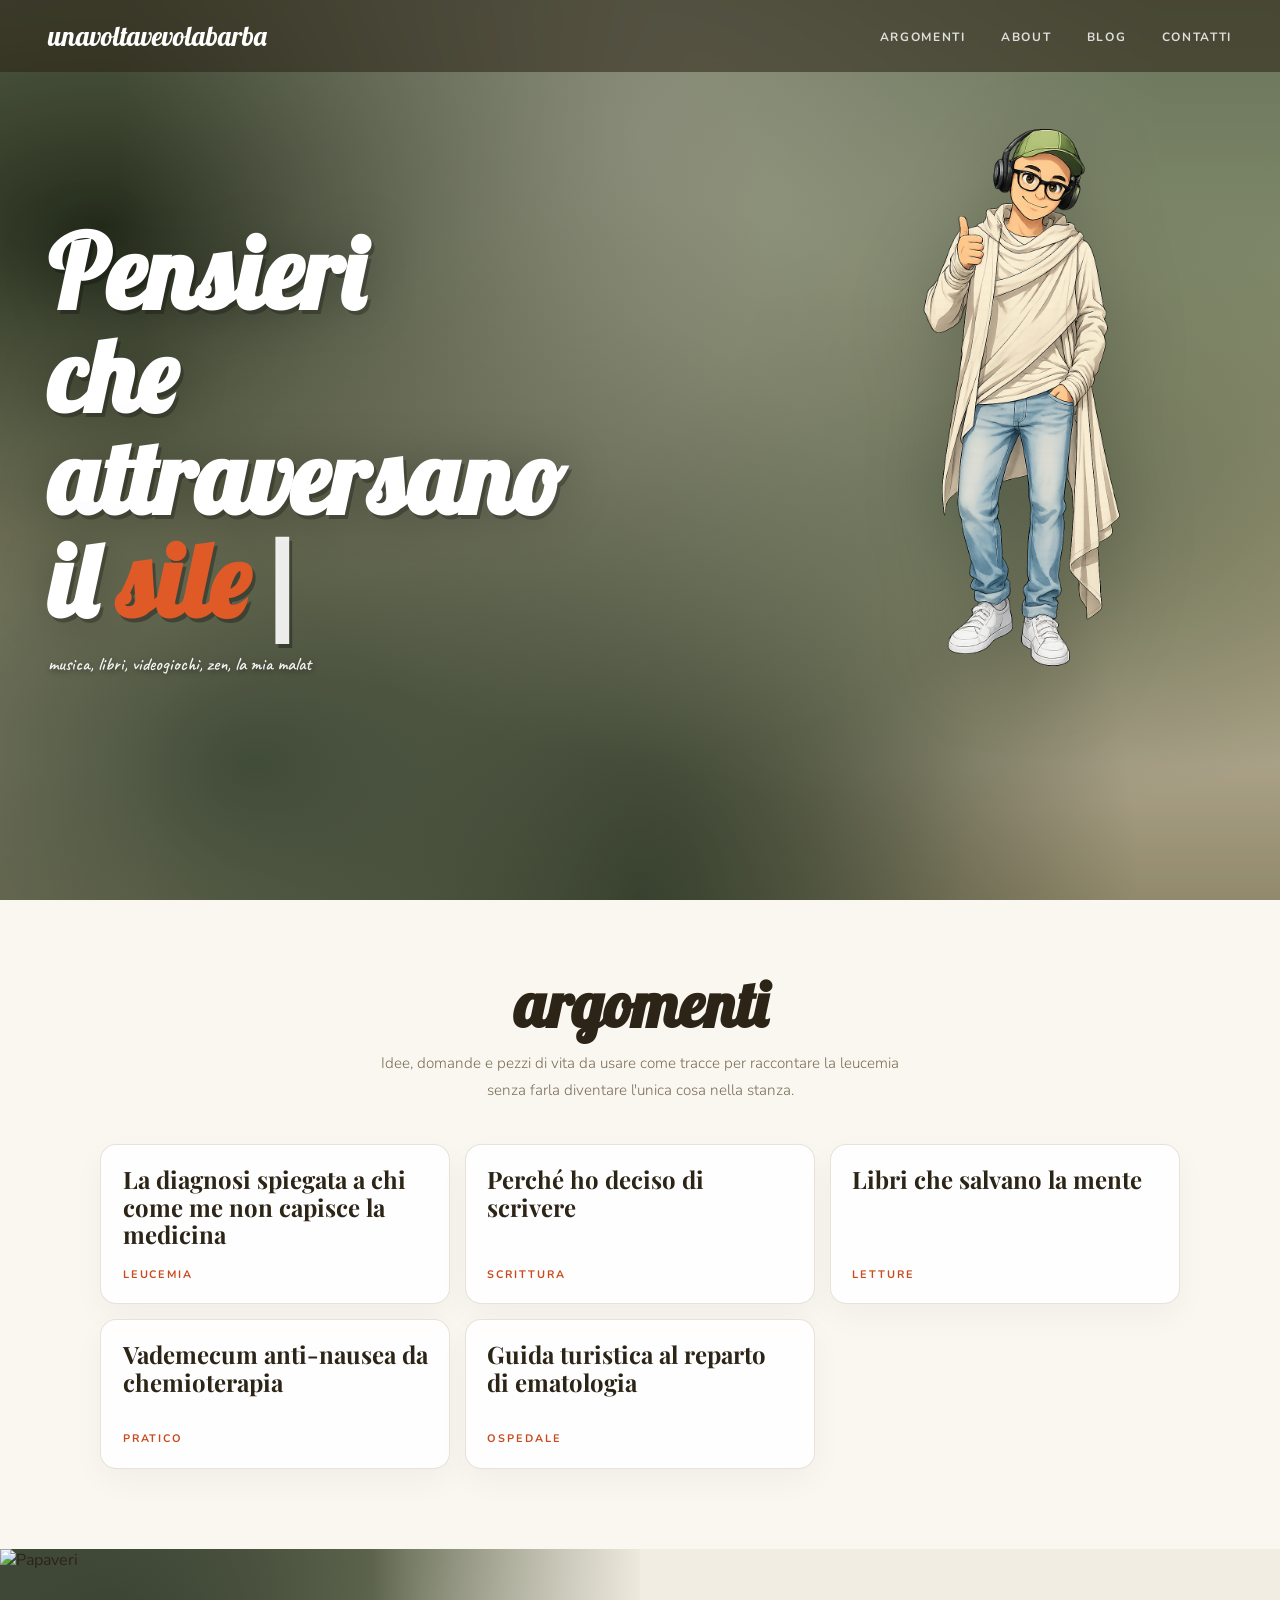
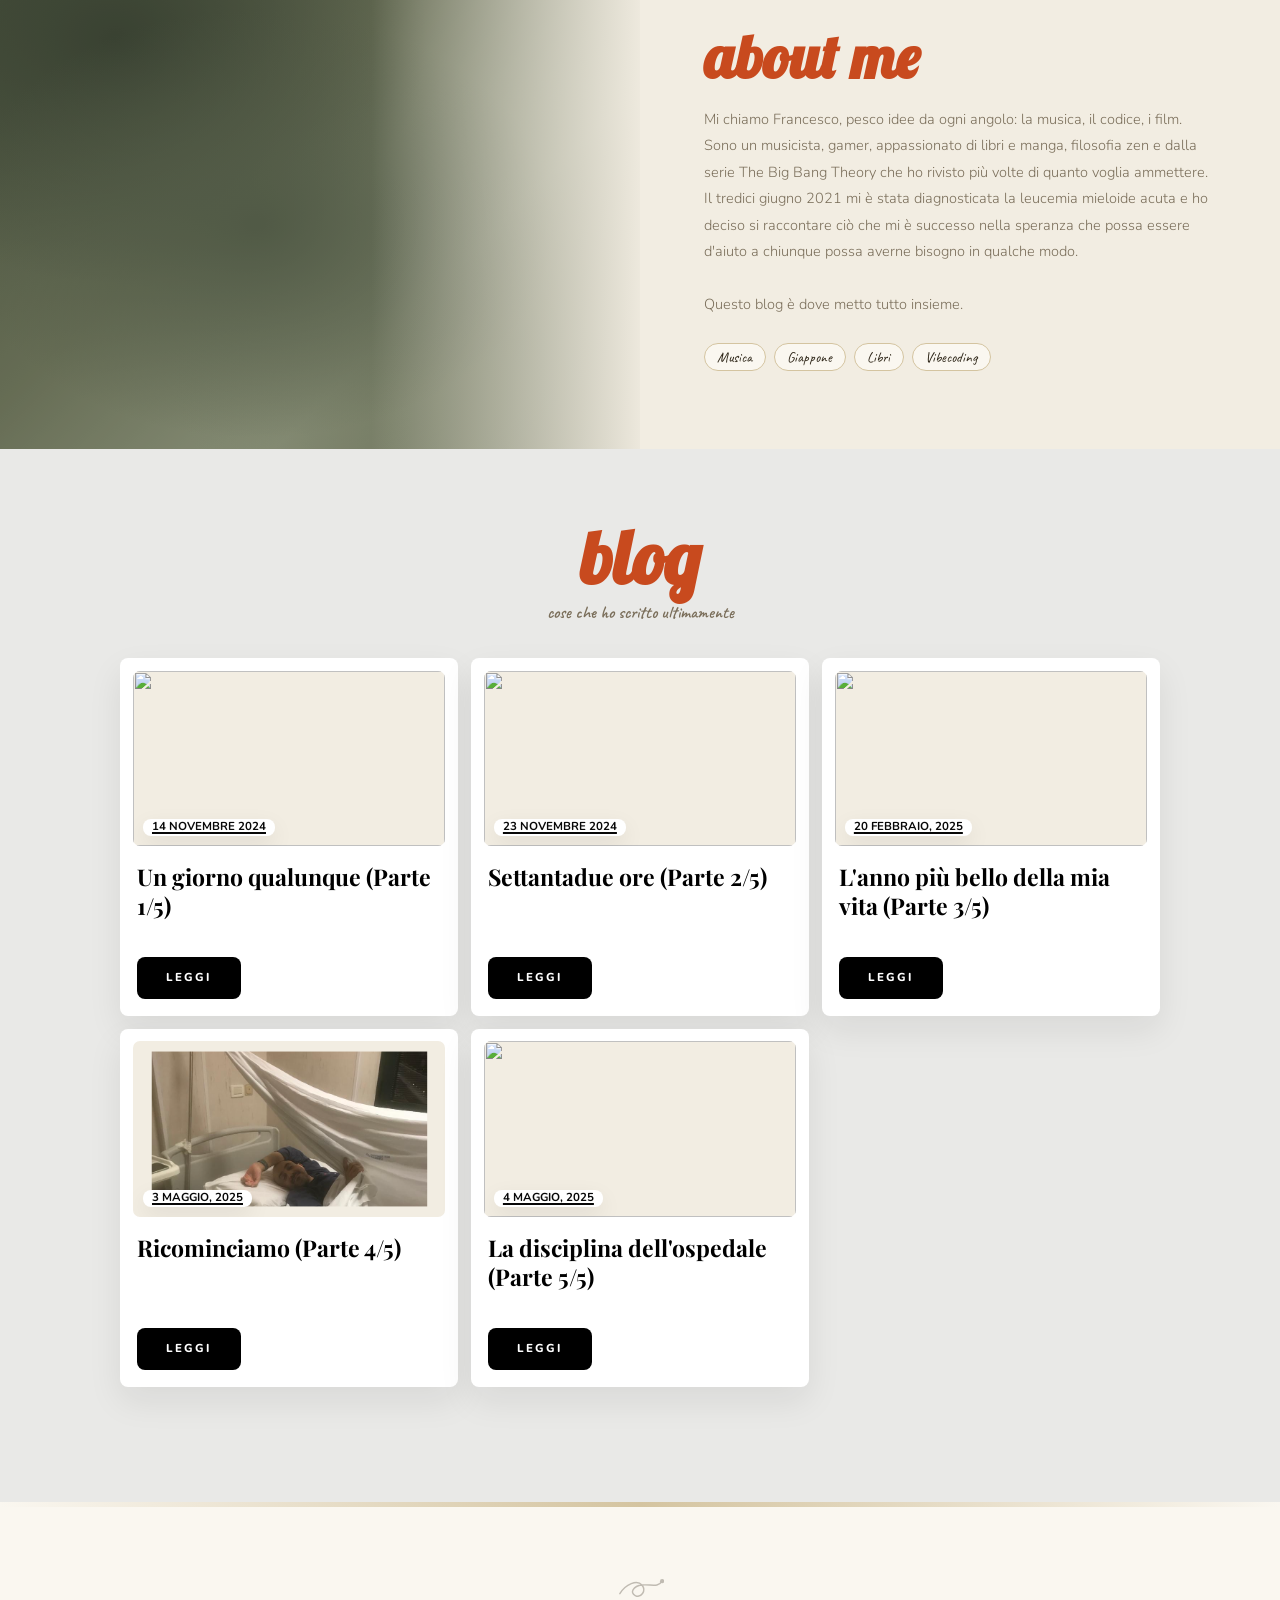
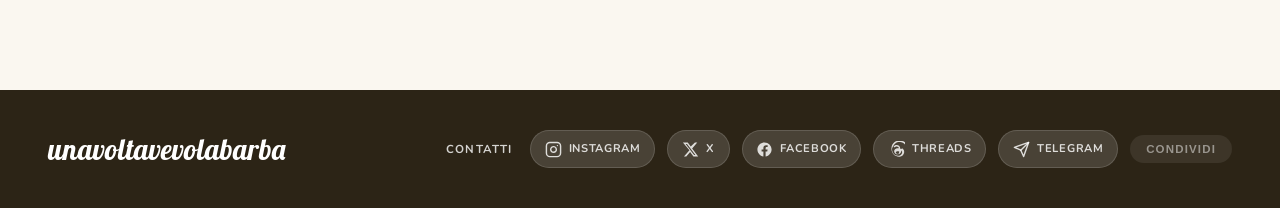
==== index.html @ 37620e72 "Add large file" ====
<!doctype html>
<html lang="it">
  <head>
    <meta charset="UTF-8" />
    <meta name="viewport" content="width=device-width, initial-scale=1.0" />
    <title>unavoltavevolabarba - il blog di Francesco</title>
    <link rel="icon" type="image/png" href="papaveri.png?v=2" />
    <link rel="shortcut icon" href="papaveri.png?v=2" />
    <link rel="preconnect" href="https://fonts.googleapis.com" />
    <link rel="preconnect" href="https://fonts.gstatic.com" crossorigin />
    <link
      href="https://fonts.googleapis.com/css2?family=Lobster&family=Caveat:wght@400;600;700&family=Playfair+Display:wght@600;700&family=Nunito:ital,wght@0,300;0,400;0,600;1,300;1,400&display=swap"
      rel="stylesheet"
    />
    <link rel="stylesheet" href="style.css" />
  </head>
  <body>
    <nav>
      <a href="#" class="nav-logo">unavoltavevolabarba</a>
      <ul class="nav-links">
        <li><a href="#topics">Argomenti</a></li>
        <li><a href="#about">About</a></li>
        <li><a href="#blog">Blog</a></li>
        <li><a href="#contatti">Contatti</a></li>
      </ul>
    </nav>

    <!-- HERO -->
    <section id="hero">
      <div class="hero-bg"></div>

      <div class="hero-image-wrap">
        <img class="hero-image" src="hero.png" alt="Francesco" />
      </div>

      <div class="hero-content">
        <h1 class="hero-title is-thoughts">
          Pensieri che<br />
          attraversano<br />
          il <em><span id="jp-typewriter-word" aria-live="polite">silenzio</span></em>
        </h1>
        <p class="hero-sub" id="hero-sub"></p>
      </div>
    </section>

    <!-- INTRO -->
    <!--
    <section id="intro">
      <p class="intro-text reveal">
        Questo è lo spazio in cui provo a dare una forma a quello che succede
        quando la vita diventa troppo grande per stare in una frase sola:
        <strong>malattia, paura, memoria, ironia</strong> e tutte le piccole
        cose che aiutano a restare qui.
      </p>
    </section>
    -->

    <!-- TOPICS -->
    <section id="topics">
      <div class="topics-heading reveal">
        <h2 class="topics-title">argomenti</h2>
        <p class="topics-subtitle">
          Idee, domande e pezzi di vita da usare come tracce per raccontare la
          leucemia senza farla diventare l'unica cosa nella stanza.
        </p>
      </div>

      <div class="topics-grid">
        <a href="la-diagnosi-spiegata.html" class="topic-card reveal reveal-d1">
          <h3 class="topic-title">La diagnosi spiegata a chi come me non capisce la medicina</h3>
          <div class="topic-note">leucemia</div>
        </a>

        <a href="perche-ho-deciso-di-scrivere.html" class="topic-card reveal reveal-d3">
          <h3 class="topic-title">Perché ho deciso di scrivere</h3>
          <div class="topic-note">scrittura</div>
        </a>

        <a href="libri-che-mi-stanno-salvando-la-mente.html" class="topic-card reveal reveal-d1">
          <h3 class="topic-title">Libri che salvano la mente</h3>
          <div class="topic-note">letture</div>
        </a>

        <a href="vademecum-anti-nausea-da-chemioterapia.html" class="topic-card reveal reveal-d2">
          <h3 class="topic-title">Vademecum anti-nausea da chemioterapia</h3>
          <div class="topic-note">pratico</div>
        </a>

        <a href="guida-turistica-al-reparto-di-ematologia.html" class="topic-card reveal reveal-d3">
          <h3 class="topic-title">Guida turistica al reparto di ematologia</h3>
          <div class="topic-note">ospedale</div>
        </a>
      </div>
    </section>

    <!-- ABOUT -->
    <section id="about">
      <div class="about-photo">
        <div class="about-photo-bg"></div>
        <div class="about-photo-overlay"></div>
        <img src="papaveri.png" alt="Papaveri" class="about-image" />
        <canvas id="papaveri-canvas" class="papaveri-canvas"></canvas>
      </div>
      <div class="about-content">
        <h2 class="about-title reveal">about me</h2>
        <p class="about-bio reveal reveal-d1">
          Mi chiamo Francesco, pesco idee da ogni angolo: la musica,
          il codice, i film.<br />
          Sono un musicista, gamer, appassionato di libri e manga, filosofia zen e dalla serie
          The Big Bang Theory che ho rivisto più volte di
          quanto voglia ammettere.<br />
          Il tredici giugno 2021 mi è stata diagnosticata la leucemia mieloide acuta
          e ho deciso si raccontare ciò che mi è successo nella speranza che possa essere d'aiuto a chiunque possa averne bisogno in qualche modo.<br />
          <br />
          Questo blog è dove metto tutto insieme.
        </p>
        <div class="tags-row reveal reveal-d2">
          <span class="tag">Musica</span>
          <span class="tag">Giappone</span>
          <span class="tag">Libri</span>
          <span class="tag">Vibecoding</span>
        </div>
      </div>
    </section>

    <!-- BLOG -->
    <section id="blog">
      <div class="blog-heading reveal">
        <h2 class="blog-section-title">blog</h2>
        <p class="blog-section-subtitle">cose che ho scritto ultimamente</p>
      </div>

      <div class="posts-container">
        <a href="un-giorno-qualunque.html" class="post-item reveal">
          <div class="post-media">
            <img src="lancia.png" alt="" class="post-image-lancia" />
            <div class="post-date">14 novembre 2024</div>
          </div>
          <div class="post-body">
            <h3 class="post-title">
              Un giorno qualunque (Parte 1/5)
            </h3>
            <span class="post-cta">Leggi</span>
          </div>
        </a>

        <a href="settantadue-ore.html" class="post-item reveal reveal-d1">
          <div class="post-media">
            <img src="chemio.png" alt="" />
            <div class="post-date">23 novembre 2024</div>
          </div>
          <div class="post-body">
            <h3 class="post-title">
              Settantadue ore (Parte 2/5)
            </h3>
            <span class="post-cta">Leggi</span>
          </div>
        </a>

        <a href="l-anno-piu-bello-della-mia-vita.html" class="post-item reveal reveal-d2">
          <div class="post-media">
            <img src="offagna.png" alt="" />
            <div class="post-date">20 febbraio, 2025</div>
          </div>
          <div class="post-body">
            <h3 class="post-title">
              L'anno più bello della mia vita (Parte 3/5)
            </h3>
            <span class="post-cta">Leggi</span>
          </div>
        </a>

        <a href="ricominciamo.html" class="post-item reveal reveal-d1">
          <div class="post-media">
            <img src="stanza.png" alt="" class="post-image-torrette" />
            <div class="post-date">3 maggio, 2025</div>
          </div>
          <div class="post-body">
            <h3 class="post-title">
              Ricominciamo (Parte 4/5)
            </h3>
            <span class="post-cta">Leggi</span>
          </div>
        </a>

        <a href="la-disciplina-dell-ospedale.html" class="post-item reveal">
          <div class="post-media">
            <img src="torrette.png" alt="" class="post-image-ossigeno" />
            <div class="post-date">4 maggio, 2025</div>
          </div>
          <div class="post-body">
            <h3 class="post-title">
              La disciplina dell'ospedale (Parte 5/5)
            </h3>
            <span class="post-cta">Leggi</span>
          </div>
        </a>

      </div>
      <div class="show-more-wrap">
        <button id="show-more-btn" class="show-more-btn" type="button">Mostra altro</button>
      </div>
    </section>

    <!-- QUOTE -->
    <section id="quote">
      <svg class="quote-bird" viewBox="0 0 50 38" fill="none">
        <path
          d="M4 28 C10 18,22 13,27 19 C32 25,26 33,20 30 C14 27,18 20,27 19 C36 18,44 22,48 15"
          stroke="#2c2416"
          stroke-width="1.5"
          stroke-linecap="round"
          fill="none"
        />
        <circle cx="48" cy="15" r="2.2" fill="#2c2416" />
      </svg>
    </section>

    <!-- FOOTER -->
    <footer id="contatti">
      <a href="#" class="footer-logo">unavoltavevolabarba</a>
      <div class="social-links">
        <span class="social-title">Contatti</span>
        <a href="https://www.instagram.com/frank_pw" class="social-btn" aria-label="Instagram">
          <svg viewBox="0 0 24 24" fill="none" stroke="currentColor" stroke-width="2" stroke-linecap="round" stroke-linejoin="round">
            <rect x="2" y="2" width="20" height="20" rx="5" ry="5"/>
            <path d="M16 11.37A4 4 0 1 1 12.63 8 4 4 0 0 1 16 11.37z"/>
            <line x1="17.5" y1="6.5" x2="17.51" y2="6.5"/>
          </svg>
          <span>Instagram</span>
        </a>
        <a href="https://x.com/frank_pw" class="social-btn" aria-label="X">
          <svg viewBox="0 0 24 24" fill="currentColor">
            <path d="M18.244 2.25h3.308l-7.227 8.26 8.502 11.24H16.17l-4.714-6.231-5.401 6.231H2.748l7.73-8.835L1.254 2.25H8.08l4.253 5.622zm-1.161 17.52h1.833L7.084 4.126H5.117z"/>
          </svg>
          <span>X</span>
        </a>
        <a href="https://www.facebook.com/frank_pw" class="social-btn" aria-label="Facebook">
          <svg viewBox="0 0 24 24" fill="currentColor">
            <path d="M22 12c0-5.52-4.48-10-10-10S2 6.48 2 12c0 4.99 3.65 9.12 8.44 9.88v-6.99H7.9v-2.89h2.54V9.79c0-2.5 1.49-3.89 3.77-3.89 1.09 0 2.24.2 2.24.2v2.46h-1.26c-1.24 0-1.63.77-1.63 1.56v1.87h2.78l-.44 2.89h-2.34v6.99C18.35 21.12 22 16.99 22 12z"/>
          </svg>
          <span>Facebook</span>
        </a>
        <a href="https://www.threads.net/@frank_pw" class="social-btn" aria-label="Threads">
          <svg viewBox="0 0 192 192" fill="currentColor">
            <path d="M141.537 88.988c-.71-.344-1.426-.668-2.145-.972C137.68 60.538 122.617 44.905 97.562 44.745h-.34c-14.964 0-27.455 6.397-35.12 18.037l13.779 9.452c5.73-8.694 14.785-10.548 21.341-10.548h.34c8.238.05 14.449 2.444 18.456 7.115 2.952 3.41 4.932 8.167 5.93 14.2a77.07 77.07 0 0 0-14.546-.686C84.857 83.633 68.8 97.247 69.779 118.027c.499 10.427 5.537 19.453 14.056 25.286 7.241 5.081 16.733 7.513 26.623 7.008 13.061-.674 23.496-5.702 31.054-15.472 5.6-7.162 9.201-16.236 10.9-27.447 2.626 2.416 4.593 5.322 5.714 8.806 1.805 5.604 1.901 11.824.285 18.475-2.031 8.445-6.248 15.724-12.31 21.253-6.541 5.958-14.858 9.652-24.705 10.938a60.23 60.23 0 0 1-7.628.47c-18.638 0-35.733-6.856-47.437-19.36-13.854-15.003-21.722-37.061-20.851-61.293C55.378 62.454 65.322 41.44 82.28 28.323c14.72-11.498 33.438-17.19 53.906-16.09 10.517.582 21.435 3.38 31.437 8.304 10.002 4.923 18.824 11.9 25.833 20.648L206 28.606C197.564 18.292 186.766 9.981 174.501 4.22 162.236-1.54 149.2-4.819 136.5-5.534c-24.503-1.382-47.261 5.496-65.148 19.549C51.646 29.315 40.042 53.493 39.03 81.564c-1.021 28.253 8.19 53.725 25.987 71.458 14.866 15.789 35.948 24.123 58.897 24.123 2.946 0 5.911-.173 8.868-.522 12.669-1.565 23.671-6.212 32.266-13.575 8.081-6.949 13.624-16.19 16.014-27.008 2.239-10.214 2.085-20.705-.461-29.023-2.102-6.812-5.9-12.698-11.227-17.359l-.837-.669v-2.998Zm-27.782 58.467c-6.657.348-13.506-1.496-18.958-5.217-4.233-2.846-6.492-6.626-6.684-11.19-.371-8.66 5.951-16.008 16.862-16.559 1.152-.059 2.298-.087 3.438-.087 6.634 0 12.905 1.355 18.542 4.002-.917 16.174-5.956 28.653-13.2 29.051Z"/>
          </svg>
          <span>Threads</span>
        </a>
        <a href="https://t.me/frank_pw1" class="social-btn" aria-label="Telegram">
          <svg viewBox="0 0 24 24" fill="none" stroke="currentColor" stroke-width="2" stroke-linecap="round" stroke-linejoin="round">
            <line x1="22" y1="2" x2="11" y2="13"/>
            <polygon points="22 2 15 22 11 13 2 9 22 2"/>
          </svg>
          <span>Telegram</span>
        </a>
        <button class="share-btn">Condividi</button>
      </div>
    </footer>

    <script src="script.js"></script>
  </body>
</html>
---- style.css ----
* {
  box-sizing: border-box;
  margin: 0;
  padding: 0;
}
html {
  scroll-behavior: smooth;
}
:root {
  --rust: #c84a1e;
  --rust2: #e05a28;
  --sage: #7a8c6e;
  --sand: #d4c4a0;
  --cream: #f2ede2;
  --warm: #faf7f0;
  --dark: #2c2416;
  --muted: #7a6e5a;
  --hand: "Lobster", cursive;
  --sketch: "Caveat", cursive;
  --body: "Nunito", sans-serif;
}
body {
  font-family: var(--body);
  background: var(--warm);
  color: var(--dark);
  overflow-x: hidden;
}

/* NAV */
nav {
  position: absolute;
  top: 0;
  left: 0;
  right: 0;
  z-index: 100;
  display: flex;
  align-items: center;
  justify-content: space-between;
  padding: 1.2rem 3rem;
  background: rgba(44, 36, 22, 0.55);
  backdrop-filter: blur(4px);
}
.nav-logo {
  font-family: var(--hand);
  font-size: 1.7rem;
  color: #fff;
  text-decoration: none;
}
.nav-links {
  display: flex;
  gap: 2.2rem;
  list-style: none;
}
.nav-links a {
  font-size: 0.75rem;
  font-weight: 700;
  letter-spacing: 0.14em;
  text-transform: uppercase;
  color: rgba(255, 255, 255, 0.82);
  text-decoration: none;
  transition: color 0.2s;
}
.nav-links a:hover {
  color: #fff;
}

/* HERO */
#hero {
  position: relative;
  height: 100vh;
  min-height: 580px;
  display: flex;
  align-items: center;
  overflow: hidden;
}
.hero-bg {
  position: absolute;
  inset: 0;
  background:
    radial-gradient(ellipse at 20% 85%, #4a5e3a 0%, transparent 50%),
    radial-gradient(ellipse at 75% 55%, #7a8c5a 0%, transparent 45%),
    radial-gradient(ellipse at 50% 100%, #3a4a28 0%, transparent 55%),
    radial-gradient(ellipse at 8% 25%, #2a3818 0%, transparent 40%),
    linear-gradient(
      to bottom,
      #7a9060 0%,
      #9aaa70 30%,
      #c8b87a 60%,
      #d4c494 85%,
      #b8a870 100%
    );
  filter: saturate(0.65) brightness(0.82);
}
.hero-bg::after {
  content: "";
  position: absolute;
  inset: 0;
  background: radial-gradient(
    ellipse at 50% 15%,
    rgba(220, 210, 190, 0.45) 0%,
    transparent 58%
  );
}
.hero-image-wrap {
  position: absolute;
  right: 4%;
  top: 12%;
  width: 36%;
  max-width: 400px;
  z-index: 3;
  pointer-events: none;
  opacity: 0;
  transform-origin: 50% 50%;
  animation: heroSpinEnter 1.35s cubic-bezier(0.2, 0.9, 0.2, 1) 0.2s forwards;
}
.hero-image {
  width: 100%;
  display: block;
  transform: translateZ(0);
  filter: drop-shadow(0 20px 40px rgba(0, 0, 0, 0.2));
  background: transparent;
  clip-path: ellipse(50% 60% at 50% 52%);
  transition: transform 0.25s ease;
}
@keyframes heroSpinEnter {
  0% {
    opacity: 0;
    transform: rotate(-180deg) scale(0.55);
    filter: blur(7px);
  }
  62% {
    opacity: 1;
    transform: rotate(18deg) scale(1.04);
    filter: blur(0);
  }
  100% {
    opacity: 1;
    transform: rotate(0deg) scale(1);
    filter: blur(0);
  }
}

.hero-content {
  position: relative;
  z-index: 5;
  padding: 0 3rem;
  max-width: 560px;
}
.hero-title {
  font-family: var(--hand);
  font-size: clamp(4rem, 11vw, 8.5rem);
  color: #fff;
  line-height: 0.9;
  text-shadow:
    3px 4px 0 rgba(0, 0, 0, 0.25),
    0 0 50px rgba(0, 0, 0, 0.25);
  margin-bottom: 1.2rem;
}
.hero-title > span {
  display: block;
  color: var(--rust2);
  text-shadow: 3px 4px 0 rgba(0, 0, 0, 0.3);
}
.hero-title.is-thoughts {
  font-size: clamp(3.15rem, 8vw, 6.8rem);
  line-height: 1;
  max-width: 720px;
}
.hero-title.is-thoughts em {
  color: var(--rust2);
  font-style: normal;
  white-space: nowrap;
  text-shadow: 3px 4px 0 rgba(0, 0, 0, 0.3);
}
.hero-title.is-thoughts em::after {
  content: "|";
  display: inline-block;
  margin-left: 0.05em;
  color: rgba(255, 255, 255, 0.9);
  animation: blink 1s infinite;
}
.hero-sub {
  font-family: var(--sketch);
  font-size: 1.15rem;
  color: rgba(255, 255, 255, 0.92);
  line-height: 1.55;
  font-weight: 600;
  text-shadow: 1px 2px 6px rgba(0, 0, 0, 0.45);
  max-width: 370px;
}

/* INTRO */
#intro {
  background: var(--cream);
  padding: 4rem 3rem;
  text-align: center;
  position: relative;
}
#intro::before,
#intro::after {
  content: "";
  position: absolute;
  left: 0;
  right: 0;
  height: 5px;
  background: linear-gradient(
    to right,
    transparent,
    var(--sand),
    transparent
  );
}
#intro::before {
  top: 0;
}
#intro::after {
  bottom: 0;
}
.intro-text {
  font-size: clamp(1rem, 2.4vw, 1.25rem);
  font-weight: 300;
  color: var(--dark);
  line-height: 1.75;
  max-width: 660px;
  margin: 0 auto;
}
.intro-text strong {
  font-weight: 600;
}
.intro-text em {
  font-style: italic;
  color: var(--rust);
}

/* TOPICS */
#topics {
  background: var(--warm);
  padding: 4.5rem 3rem 5rem;
}
.topics-heading {
  max-width: 760px;
  margin: 0 auto 2.5rem;
  text-align: center;
}
.topics-kicker {
  font-size: 0.72rem;
  font-weight: 700;
  letter-spacing: 0.18em;
  text-transform: uppercase;
  color: var(--rust);
  margin-bottom: 0.5rem;
}
.topics-title {
  font-family: var(--hand);
  font-size: clamp(2.35rem, 5vw, 4rem);
  color: var(--dark);
  line-height: 1;
  margin-bottom: 0.9rem;
}
.topics-subtitle {
  font-size: 0.95rem;
  line-height: 1.75;
  color: var(--muted);
  font-weight: 300;
  max-width: 560px;
  margin: 0 auto;
}
.topics-grid {
  display: grid;
  grid-template-columns: repeat(3, minmax(0, 1fr));
  gap: 0.9rem;
  max-width: 1080px;
  margin: 0 auto;
}
.topic-card {
  min-height: 150px;
  padding: 1.35rem;
  border: 1px solid rgba(120, 96, 70, 0.18);
  border-radius: 16px;
  background: rgba(255, 255, 255, 0.88);
  box-shadow: 0 12px 32px rgba(0, 0, 0, 0.04);
  color: inherit;
  display: flex;
  flex-direction: column;
  justify-content: space-between;
  gap: 1.1rem;
  text-decoration: none;
  transition: transform 0.25s ease, box-shadow 0.25s ease, border-color 0.25s ease;
}
.topic-card:hover {
  transform: translateY(-3px);
  border-color: rgba(200, 74, 30, 0.3);
  box-shadow: 0 24px 48px rgba(0, 0, 0, 0.08);
}
.topic-title {
  font-family: "Playfair Display", serif;
  font-size: clamp(1.33rem, 2.0vw, 1.5rem);
  font-weight: 700;
  color: var(--dark);
  line-height: 1.15;
}
.topic-note {
  font-size: 0.68rem;
  font-weight: 700;
  letter-spacing: 0.18em;
  text-transform: uppercase;
  color: var(--rust);
}

/* BLOG */
#blog {
  position: relative;
  padding: 4.5rem 1.25rem 5rem;
  background: #e9e9e7;
}
.blog-heading {
  max-width: 760px;
  margin: 0 auto 2.2rem;
  text-align: center;
}
.blog-section-title {
  font-family: var(--hand);
  font-size: clamp(2.7rem, 6vw, 4.6rem);
  color: var(--rust);
  line-height: 1;
  margin-bottom: 0.4rem;
}
.blog-section-subtitle {
  font-family: var(--sketch);
  font-size: 1.1rem;
  font-weight: 600;
  color: var(--muted);
}

/* Posts */
.posts-container {
  max-width: 1040px;
  margin: 0 auto;
  padding: 0;
  display: grid;
  grid-template-columns: repeat(3, minmax(0, 1fr));
  gap: 0.8rem;
}
.post-item {
  display: flex;
  flex-direction: column;
  gap: 1.05rem;
  min-height: 340px;
  padding: 0.8rem;
  border-radius: 8px;
  background: #fff;
  box-shadow: 0 14px 34px rgba(28, 25, 20, 0.08);
  cursor: pointer;
  position: relative;
  text-decoration: none;
  color: inherit;
  transition: transform 0.25s ease, box-shadow 0.25s ease;
}
.post-item:hover {
  transform: translateY(-4px);
  box-shadow: 0 22px 46px rgba(28, 25, 20, 0.13);
}
.post-media {
  position: relative;
  overflow: hidden;
  width: 100%;
  aspect-ratio: 16 / 9;
  border-radius: 7px;
  background: var(--cream);
}
.post-media img {
  display: block;
  width: 100%;
  height: 100%;
  object-fit: cover;
  transition: transform 0.45s ease;
}
.post-media img.post-image-lancia {
  object-position: center 38%;
}
.post-media img.post-image-torrette {
  object-position: center 18%;
  transform: scale(0.88);
  transform-origin: center;
}
.post-item:hover .post-media img {
  transform: scale(1.035);
}
.post-item:hover .post-media img.post-image-torrette {
  transform: scale(0.93);
}
.post-media img.post-image-ossigeno {
  object-position: center 16%;
}
.post-date {
  position: absolute;
  left: 0.65rem;
  bottom: 0.65rem;
  max-width: calc(100% - 2rem);
  padding: 0.14rem 0.55rem 0.2rem;
  border-radius: 8px;
  background: #fff;
  color: #080808;
  font-family: var(--body);
  font-size: 0.72rem;
  font-weight: 700;
  line-height: 1;
  text-transform: uppercase;
  text-decoration: underline;
  text-decoration-thickness: 1.5px;
  text-underline-offset: 2px;
  box-shadow: 0 8px 22px rgba(0, 0, 0, 0.08);
}
.post-body {
  display: flex;
  min-height: 140px;
  flex-direction: column;
  align-items: flex-start;
  justify-content: space-between;
  gap: 1rem;
  padding: 0 0.25rem 0.25rem;
}
.post-title {
  font-family: "Playfair Display", serif;
  font-size: clamp(1.28rem, 1.8vw, 1.55rem);
  font-weight: 700;
  color: #000;
  line-height: 1.24;
  letter-spacing: 0;
}
.post-cta {
  display: inline-flex;
  align-items: center;
  justify-content: center;
  min-width: 104px;
  min-height: 42px;
  padding: 0.65rem 0.95rem;
  border-radius: 8px;
  background: #000;
  color: #fff;
  font-size: 0.72rem;
  font-weight: 800;
  letter-spacing: 0.18em;
  line-height: 1;
  text-transform: uppercase;
  transition: background 0.25s ease, transform 0.25s ease;
}
.post-item:hover .post-cta {
  background: var(--rust);
  transform: translateY(-2px);
}
.hidden-post {
  display: none !important;
}
.show-more-wrap {
  max-width: 1040px;
  margin: 2.2rem auto 0;
  padding: 0;
  text-align: center;
}
.show-more-btn {
  display: inline-flex;
  align-items: center;
  justify-content: center;
  gap: 0.65rem;
  min-width: 220px;
  padding: 0.95rem 1.4rem;
  border-radius: 10px;
  border: 1px solid #000;
  background: #000;
  color: #fff;
  font-size: 0.9rem;
  font-weight: 700;
  letter-spacing: 0.12em;
  text-transform: uppercase;
  cursor: pointer;
  transition: all 0.25s ease;
}
.show-more-btn:hover {
  background: var(--rust);
  color: #fff;
  border-color: var(--rust);
  transform: translateY(-1px);
}

/* ABOUT */
#about {
  display: grid;
  grid-template-columns: 1fr 1fr;
  min-height: 500px;
}
.about-photo {
  position: relative;
  overflow: hidden;
  min-height: 480px;
}
.about-photo-bg {
  position: absolute;
  inset: 0;
  background:
    radial-gradient(ellipse at 40% 55%, #6a8050 0%, transparent 55%),
    radial-gradient(ellipse at 80% 78%, #9aaa70 0%, transparent 48%),
    radial-gradient(ellipse at 18% 18%, #4a5e38 0%, transparent 42%),
    linear-gradient(
      135deg,
      #5a7040 0%,
      #8a9a60 40%,
      #b8c890 68%,
      #8a9a60 100%
    );
  filter: saturate(0.58) brightness(0.72);
}
.about-photo-overlay {
  position: absolute;
  inset: 0;
  background: linear-gradient(
    to right,
    transparent 58%,
    rgba(242, 237, 226, 0.96) 100%
  );
}
.about-image {
  position: absolute;
  inset: 0;
  width: 100%;
  height: 100%;
  object-fit: cover;
  z-index: 4;
  animation: kenburns 22s ease-in-out infinite alternate;
  transform-origin: center;
}
@keyframes kenburns {
  from { transform: scale(1) translate(0, 0); }
  to   { transform: scale(1.08) translate(-1.5%, 1%); }
}
.papaveri-canvas {
  position: absolute;
  inset: 0;
  width: 100%;
  height: 100%;
  z-index: 5;
  pointer-events: none;
}
.about-content {
  background: var(--cream);
  padding: 4rem;
  display: flex;
  flex-direction: column;
  justify-content: center;
  gap: 1.2rem;
  position: relative;
  z-index: 2;
}
.about-title {
  font-family: var(--hand);
  font-size: clamp(2.4rem, 5vw, 3.8rem);
  color: var(--rust);
  line-height: 1;
}
.about-bio {
  font-size: 0.91rem;
  line-height: 1.82;
  color: var(--muted);
  font-weight: 300;
}
.about-bio strong {
  color: var(--dark);
  font-weight: 600;
}
.tags-row {
  display: flex;
  flex-wrap: wrap;
  gap: 0.5rem;
  margin-top: 0.4rem;
}
.tag {
  font-family: var(--sketch);
  font-size: 0.92rem;
  padding: 0.25rem 0.78rem;
  background: var(--warm);
  border: 1.5px solid var(--sand);
  border-radius: 30px;
  color: var(--dark);
  transition: all 0.2s;
  cursor: default;
}
.tag:hover {
  background: var(--rust);
  border-color: var(--rust);
  color: #fff;
}

/* QUOTE */
#quote {
  background: var(--warm);
  padding: 4rem 3rem;
  text-align: center;
  position: relative;
}
#quote::before {
  content: "";
  position: absolute;
  left: 0;
  right: 0;
  top: 0;
  height: 5px;
  background: linear-gradient(
    to right,
    transparent,
    var(--sand),
    transparent
  );
}
.quote-bird {
  margin: 0 auto 1rem;
  width: 48px;
  height: 38px;
  opacity: 0.28;
}
.quote-text {
  font-family: var(--sketch);
  font-size: clamp(1.15rem, 2.8vw, 1.6rem);
  font-weight: 600;
  color: var(--dark);
  max-width: 660px;
  margin: 0 auto 1.5rem;
  line-height: 1.5;
}
.quote-cta {
  display: inline-block;
  font-size: 0.72rem;
  font-weight: 700;
  letter-spacing: 0.15em;
  text-transform: uppercase;
  color: var(--rust);
  text-decoration: none;
  border-bottom: 2px solid var(--rust);
  padding-bottom: 2px;
  transition:
    color 0.2s,
    border-color 0.2s;
}
.quote-cta:hover {
  color: var(--rust2);
  border-color: var(--rust2);
}
.cta-dot {
  display: inline-block;
  width: 7px;
  height: 7px;
  background: var(--rust);
  border-radius: 50%;
  margin-left: 5px;
  vertical-align: middle;
}

/* FOOTER */
footer {
  background: var(--dark);
  color: rgba(255, 255, 255, 0.55);
  padding: 2.5rem 3rem;
  display: flex;
  justify-content: space-between;
  align-items: center;
}
.footer-logo {
  font-family: var(--hand);
  font-size: 1.8rem;
  color: #fff;
  text-decoration: none;
}
.footer-links {
  display: flex;
  gap: 2rem;
  list-style: none;
}
.footer-links a {
  font-size: 0.72rem;
  letter-spacing: 0.1em;
  text-transform: uppercase;
  font-weight: 700;
  color: rgba(255, 255, 255, 0.48);
  text-decoration: none;
  transition: color 0.2s;
}
.footer-links a:hover {
  color: #fff;
}

/* SOCIAL */
.social-links {
  display: flex;
  gap: 0.75rem;
  align-items: center;
  flex-wrap: wrap;
}
.social-title {
  font-size: 0.72rem;
  letter-spacing: 0.1em;
  text-transform: uppercase;
  font-weight: 700;
  color: rgba(255, 255, 255, 0.8);
  margin-right: 0.35rem;
}
.social-btn {
  display: flex;
  align-items: center;
  justify-content: center;
  gap: 0.45rem;
  height: 38px;
  padding: 0 0.85rem;
  border-radius: 999px;
  background: rgba(255, 255, 255, 0.14);
  border: 1px solid rgba(255, 255, 255, 0.14);
  color: rgba(255, 255, 255, 0.82);
  text-decoration: none;
  font-size: 0.7rem;
  letter-spacing: 0.06em;
  text-transform: uppercase;
  font-weight: 700;
  transition: background 0.2s, color 0.2s, transform 0.2s, border-color 0.2s;
}
.social-btn:hover {
  background: var(--rust);
  border-color: var(--rust);
  color: #fff;
  transform: translateY(-2px);
}
.social-btn svg {
  width: 17px;
  height: 17px;
  display: block;
}
.social-btn span {
  line-height: 1;
}

/* SHARE BUTTON */
.share-btn {
  font-size: 0.72rem;
  font-weight: 700;
  letter-spacing: 0.1em;
  text-transform: uppercase;
  color: rgba(255, 255, 255, 0.48);
  background: rgba(255, 255, 255, 0.08);
  border: none;
  padding: 0.5rem 1rem;
  border-radius: 30px;
  cursor: pointer;
  transition: background 0.2s, color 0.2s, transform 0.2s;
}
.share-btn:hover {
  background: var(--rust);
  color: #fff;
  transform: translateY(-2px);
}

/* REVEAL */
.reveal {
  opacity: 0;
  transform: translateY(28px);
  transition:
    opacity 0.7s ease,
    transform 0.7s ease;
}
.reveal.visible {
  opacity: 1;
  transform: none;
}
.reveal-d1 {
  transition-delay: 0.1s;
}
.reveal-d2 {
  transition-delay: 0.22s;
}
.reveal-d3 {
  transition-delay: 0.34s;
}
.reveal-d4 {
  transition-delay: 0.46s;
}

.cursor {
  animation: blink 1s infinite;
}
@keyframes blink {
  0%, 50% { opacity: 1; }
  51%, 100% { opacity: 0; }
}

@media (max-width: 1100px) {
  .posts-container {
    max-width: 680px;
    grid-template-columns: repeat(2, minmax(0, 1fr));
  }
}

@media (max-width: 768px) {
  nav {
    padding: 1rem 1.5rem;
  }
  .hero-image-wrap {
    width: 65%;
    right: -5%;
    top: 18%;
  }
  .hero-content {
    padding: 0 1.5rem;
  }
  #intro,
  #topics {
    padding: 3rem 1.5rem;
  }
  .topics-grid {
    grid-template-columns: repeat(2, 1fr);
  }
  .topic-card {
    min-height: 140px;
  }
  #about {
    grid-template-columns: 1fr;
  }
  .about-photo {
    min-height: 260px;
  }
  .about-content {
    padding: 2.5rem 1.5rem;
  }
  #blog {
    padding: 3.5rem 1rem 4rem;
  }
  .posts-container {
    padding: 0;
    grid-template-columns: 1fr;
  }
  .post-item {
    min-height: auto;
  }
  .post-body {
    min-height: 135px;
  }
  .post-cta {
    min-width: 104px;
    min-height: 42px;
    font-size: 0.72rem;
  }
  footer {
    flex-direction: column;
    gap: 1.5rem;
    text-align: center;
  }
}

@media (max-width: 520px) {
  .topics-grid {
    grid-template-columns: 1fr;
  }
  #blog {
    padding-inline: 0.65rem;
  }
  .post-item {
    gap: 1rem;
    padding: 0.8rem;
    border-radius: 8px;
  }
  .post-media {
    border-radius: 7px;
  }
  .post-date {
    left: 0.75rem;
    bottom: 0.75rem;
    padding: 0.18rem 0.7rem 0.23rem;
    border-radius: 9px;
  }
  .post-body {
    min-height: 130px;
    padding: 0 0.25rem 0.25rem;
  }
  .post-title {
    font-size: clamp(1.35rem, 7vw, 1.8rem);
  }
}

@media (prefers-reduced-motion: reduce) {
  .hero-image-wrap {
    opacity: 1;
    animation: none;
    filter: none;
    transform: none;
  }
}
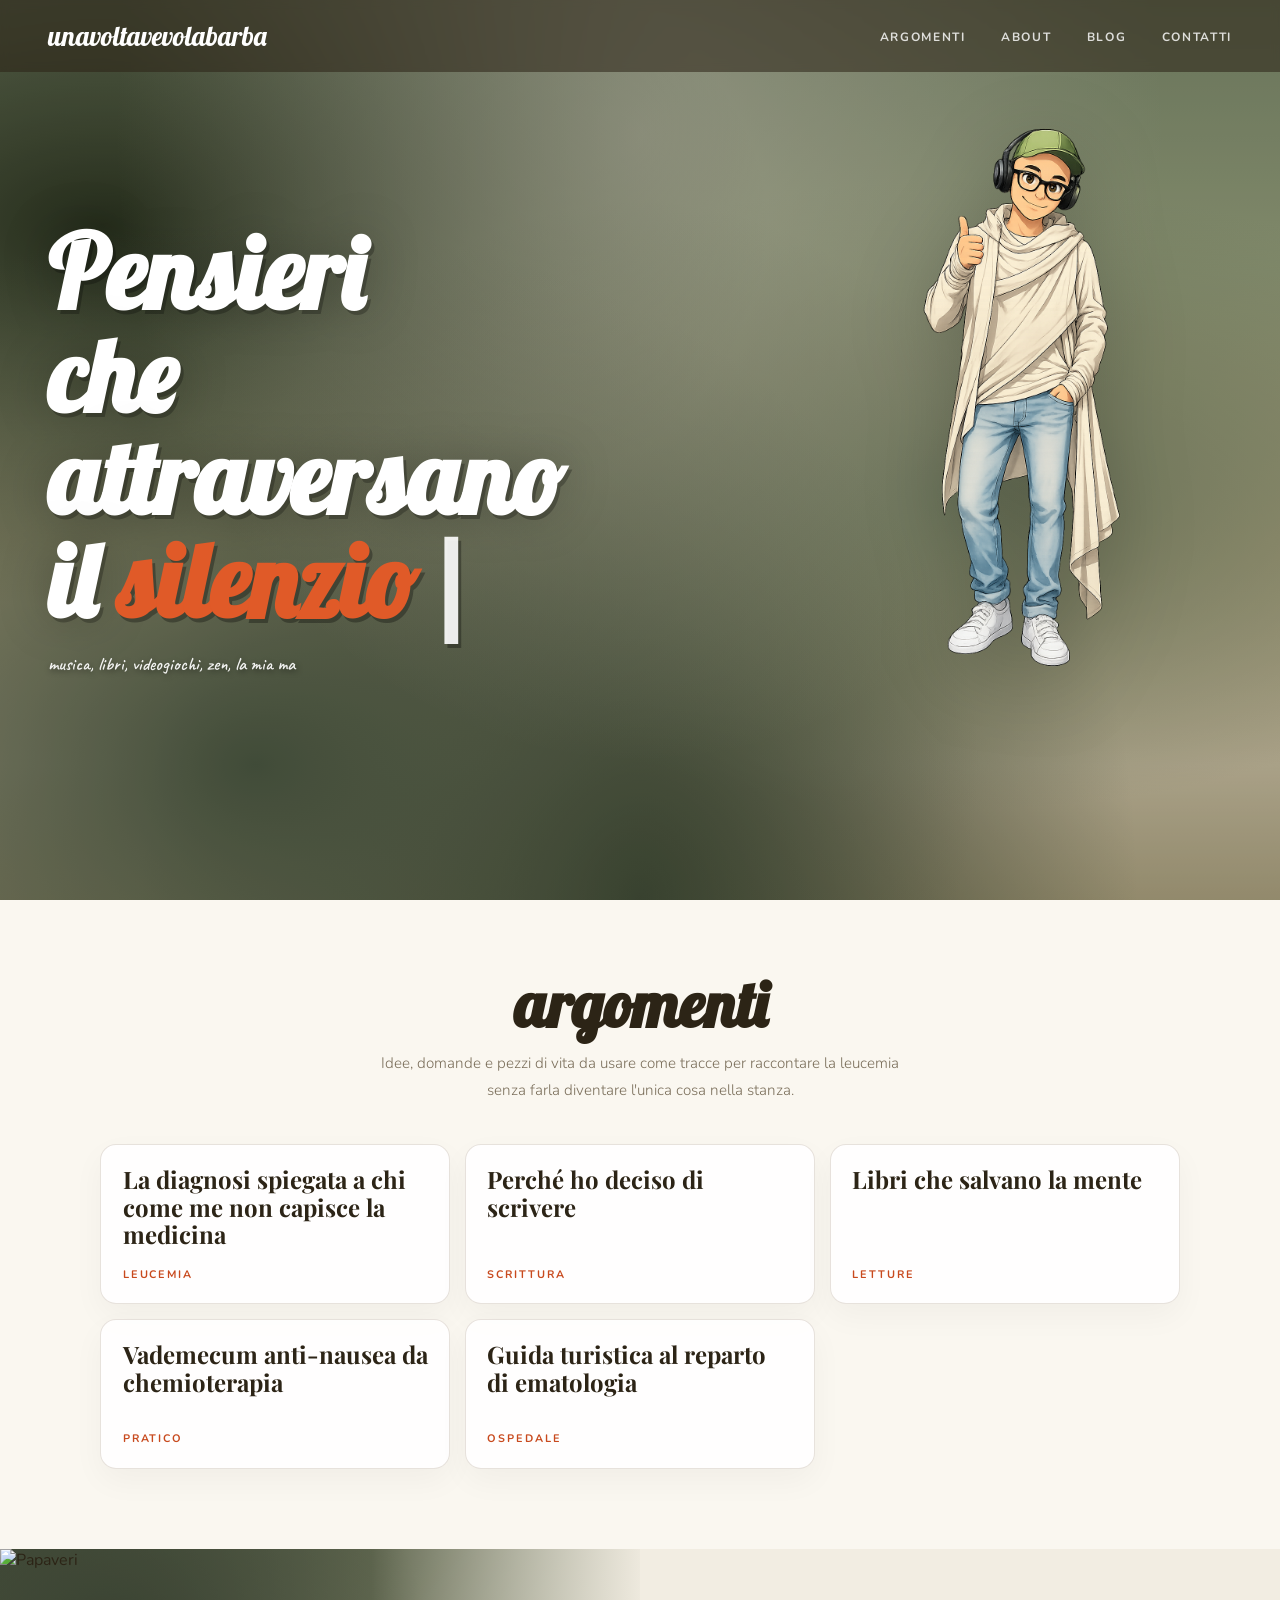
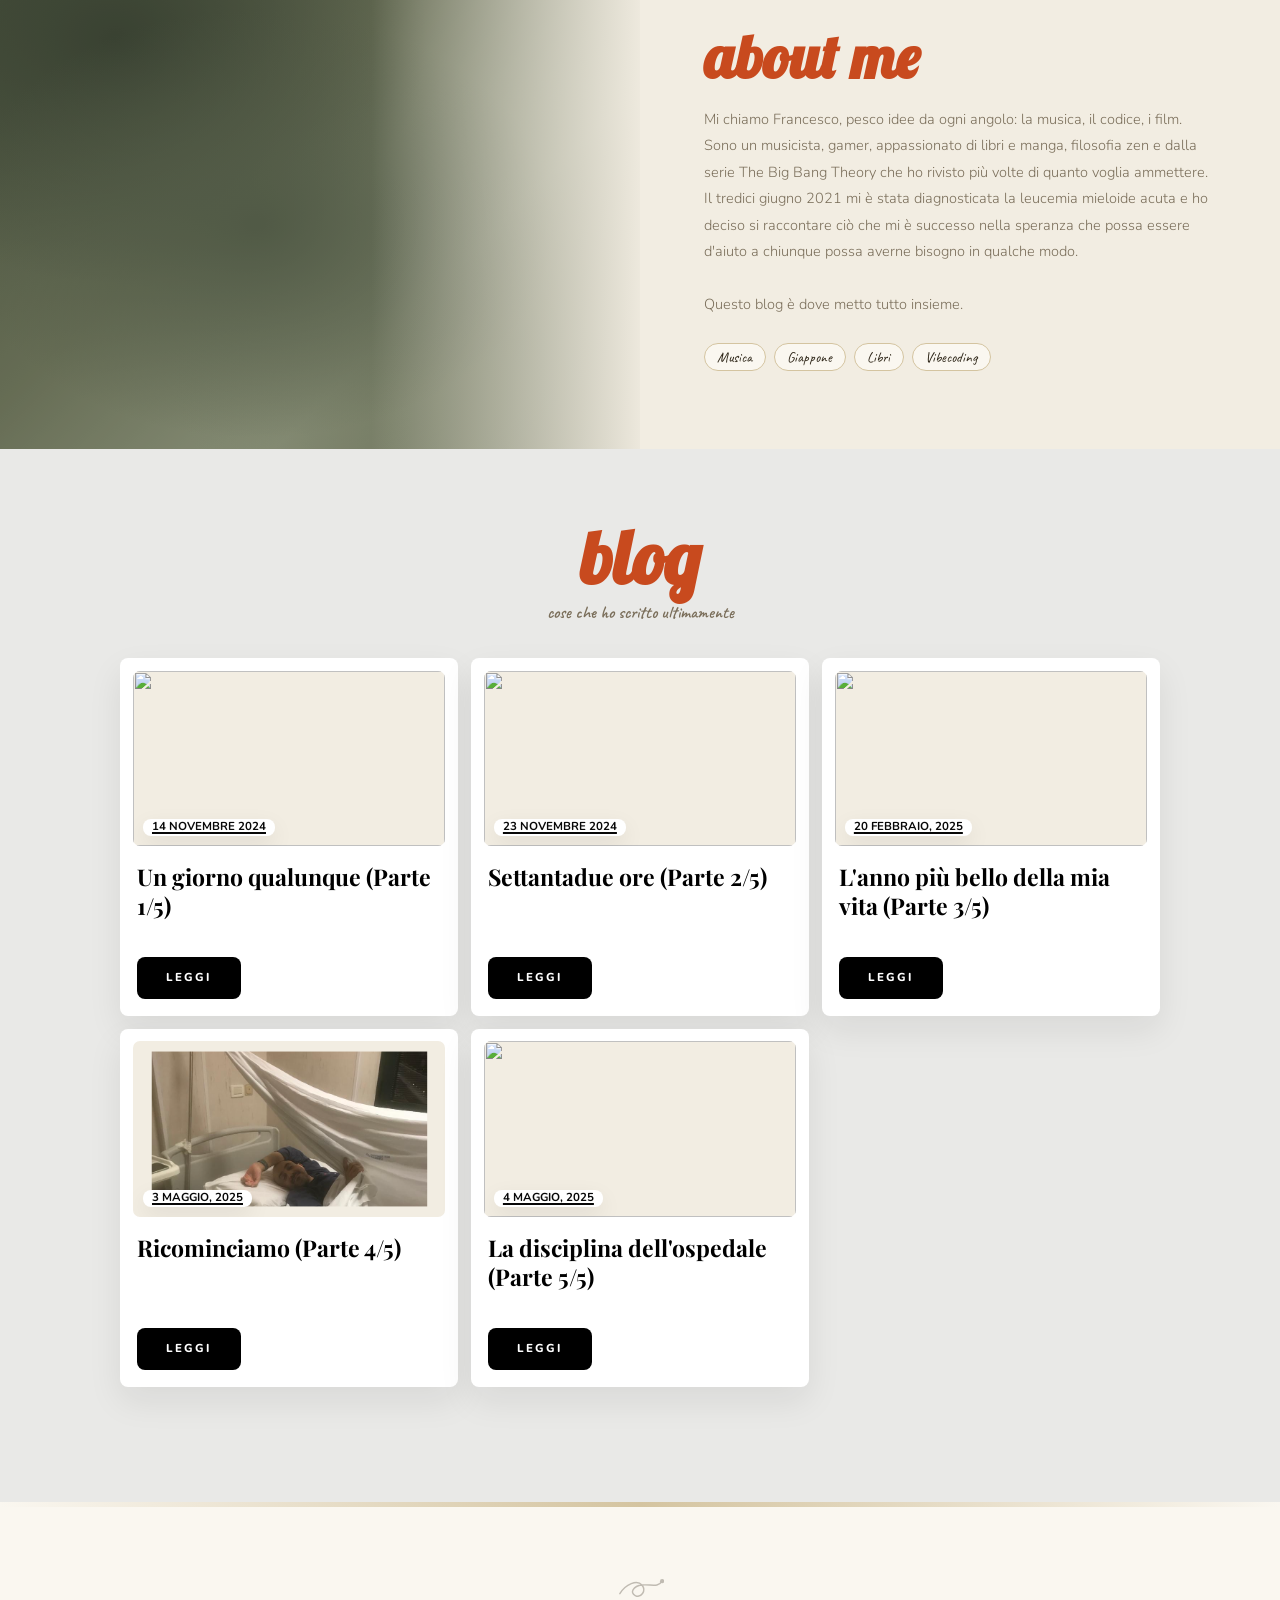
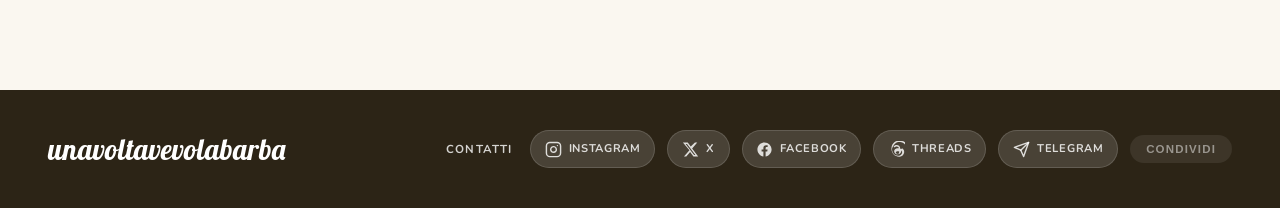
==== commit 5b9e3227: "fix mobile" ====
--- a/index.html
+++ b/index.html
@@ -12,12 +12,20 @@
       href="https://fonts.googleapis.com/css2?family=Lobster&family=Caveat:wght@400;600;700&family=Playfair+Display:wght@600;700&family=Nunito:ital,wght@0,300;0,400;0,600;1,300;1,400&display=swap"
       rel="stylesheet"
     />
+    <script>
+      window.tailwind = {
+        config: {
+          corePlugins: { preflight: false },
+        },
+      };
+    </script>
+    <script src="https://cdn.tailwindcss.com"></script>
     <link rel="stylesheet" href="style.css" />
   </head>
   <body>
-    <nav>
-      <a href="#" class="nav-logo">unavoltavevolabarba</a>
-      <ul class="nav-links">
+    <nav class="!px-4 !py-3 sm:!px-8 lg:!px-12 max-[700px]:!flex-col max-[700px]:!items-center max-[700px]:!gap-3">
+      <a href="#" class="nav-logo max-[380px]:!text-[1.35rem]">unavoltavevolabarba</a>
+      <ul class="nav-links max-[700px]:!flex-wrap max-[700px]:!justify-center max-[700px]:!gap-x-4 max-[700px]:!gap-y-2">
         <li><a href="#topics">Argomenti</a></li>
         <li><a href="#about">About</a></li>
         <li><a href="#blog">Blog</a></li>
@@ -26,15 +34,15 @@
     </nav>
 
     <!-- HERO -->
-    <section id="hero">
+    <section id="hero" class="max-[760px]:!min-h-[720px] max-[760px]:!items-end max-[760px]:!pb-14 max-[520px]:!min-h-[680px]">
       <div class="hero-bg"></div>
 
-      <div class="hero-image-wrap">
+      <div class="hero-image-wrap max-[760px]:!w-[76%] max-[760px]:!right-[-18%] max-[760px]:!top-[16%] max-[520px]:!w-[86%] max-[520px]:!right-[-28%]">
         <img class="hero-image" src="hero.png" alt="Francesco" />
       </div>
 
-      <div class="hero-content">
-        <h1 class="hero-title is-thoughts">
+      <div class="hero-content max-[760px]:!px-5 max-[760px]:!max-w-[92vw]">
+        <h1 class="hero-title is-thoughts max-[520px]:!text-[3rem] max-[380px]:!text-[2.55rem]">
           Pensieri che<br />
           attraversano<br />
           il <em><span id="jp-typewriter-word" aria-live="polite">silenzio</span></em>
@@ -56,8 +64,8 @@
     -->
 
     <!-- TOPICS -->
-    <section id="topics">
-      <div class="topics-heading reveal">
+    <section id="topics" class="max-[760px]:!px-5 max-[520px]:!px-4">
+      <div class="topics-heading reveal max-[520px]:!mb-7">
         <h2 class="topics-title">argomenti</h2>
         <p class="topics-subtitle">
           Idee, domande e pezzi di vita da usare come tracce per raccontare la
@@ -65,7 +73,7 @@
         </p>
       </div>
 
-      <div class="topics-grid">
+      <div class="topics-grid md:!grid-cols-2 lg:!grid-cols-3 max-[520px]:!grid-cols-1 max-[520px]:!gap-3">
         <a href="la-diagnosi-spiegata.html" class="topic-card reveal reveal-d1">
           <h3 class="topic-title">La diagnosi spiegata a chi come me non capisce la medicina</h3>
           <div class="topic-note">leucemia</div>
@@ -94,14 +102,14 @@
     </section>
 
     <!-- ABOUT -->
-    <section id="about">
-      <div class="about-photo">
+    <section id="about" class="max-[860px]:!grid-cols-1">
+      <div class="about-photo max-[860px]:!min-h-[320px] max-[520px]:!min-h-[240px]">
         <div class="about-photo-bg"></div>
         <div class="about-photo-overlay"></div>
         <img src="papaveri.png" alt="Papaveri" class="about-image" />
         <canvas id="papaveri-canvas" class="papaveri-canvas"></canvas>
       </div>
-      <div class="about-content">
+      <div class="about-content max-[860px]:!p-8 max-[520px]:!p-5">
         <h2 class="about-title reveal">about me</h2>
         <p class="about-bio reveal reveal-d1">
           Mi chiamo Francesco, pesco idee da ogni angolo: la musica,
@@ -124,13 +132,13 @@
     </section>
 
     <!-- BLOG -->
-    <section id="blog">
+    <section id="blog" class="max-[760px]:!px-4 max-[520px]:!px-3">
       <div class="blog-heading reveal">
         <h2 class="blog-section-title">blog</h2>
         <p class="blog-section-subtitle">cose che ho scritto ultimamente</p>
       </div>
 
-      <div class="posts-container">
+      <div class="posts-container sm:!grid-cols-2 lg:!grid-cols-3 max-[639px]:!grid-cols-1 max-[639px]:!max-w-[420px]">
         <a href="un-giorno-qualunque.html" class="post-item reveal">
           <div class="post-media">
             <img src="lancia.png" alt="" class="post-image-lancia" />
@@ -217,9 +225,9 @@
     </section>
 
     <!-- FOOTER -->
-    <footer id="contatti">
-      <a href="#" class="footer-logo">unavoltavevolabarba</a>
-      <div class="social-links">
+    <footer id="contatti" class="max-[900px]:!flex-col max-[900px]:!gap-5 max-[900px]:!px-5 max-[900px]:!text-center">
+      <a href="#" class="footer-logo max-[380px]:!text-[1.4rem]">unavoltavevolabarba</a>
+      <div class="social-links max-[900px]:!justify-center max-[520px]:!gap-2">
         <span class="social-title">Contatti</span>
         <a href="https://www.instagram.com/frank_pw" class="social-btn" aria-label="Instagram">
           <svg viewBox="0 0 24 24" fill="none" stroke="currentColor" stroke-width="2" stroke-linecap="round" stroke-linejoin="round">
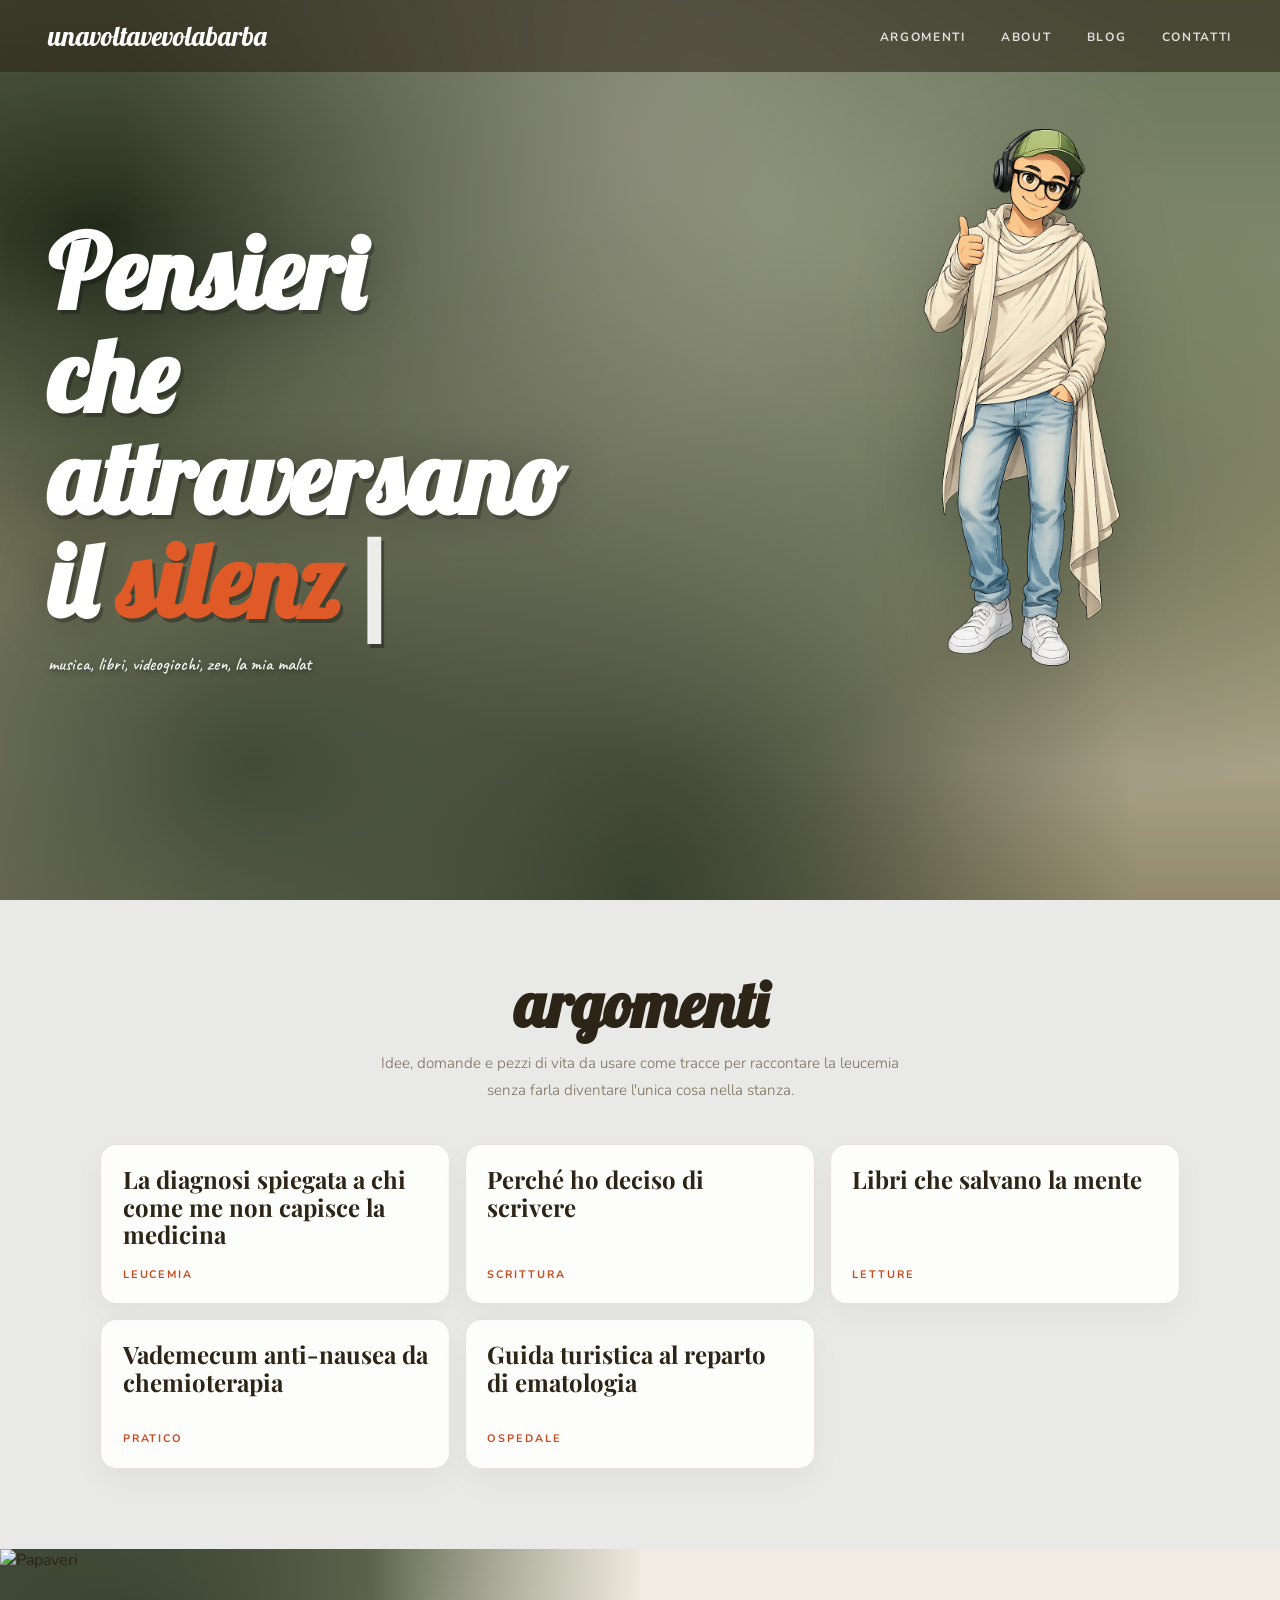
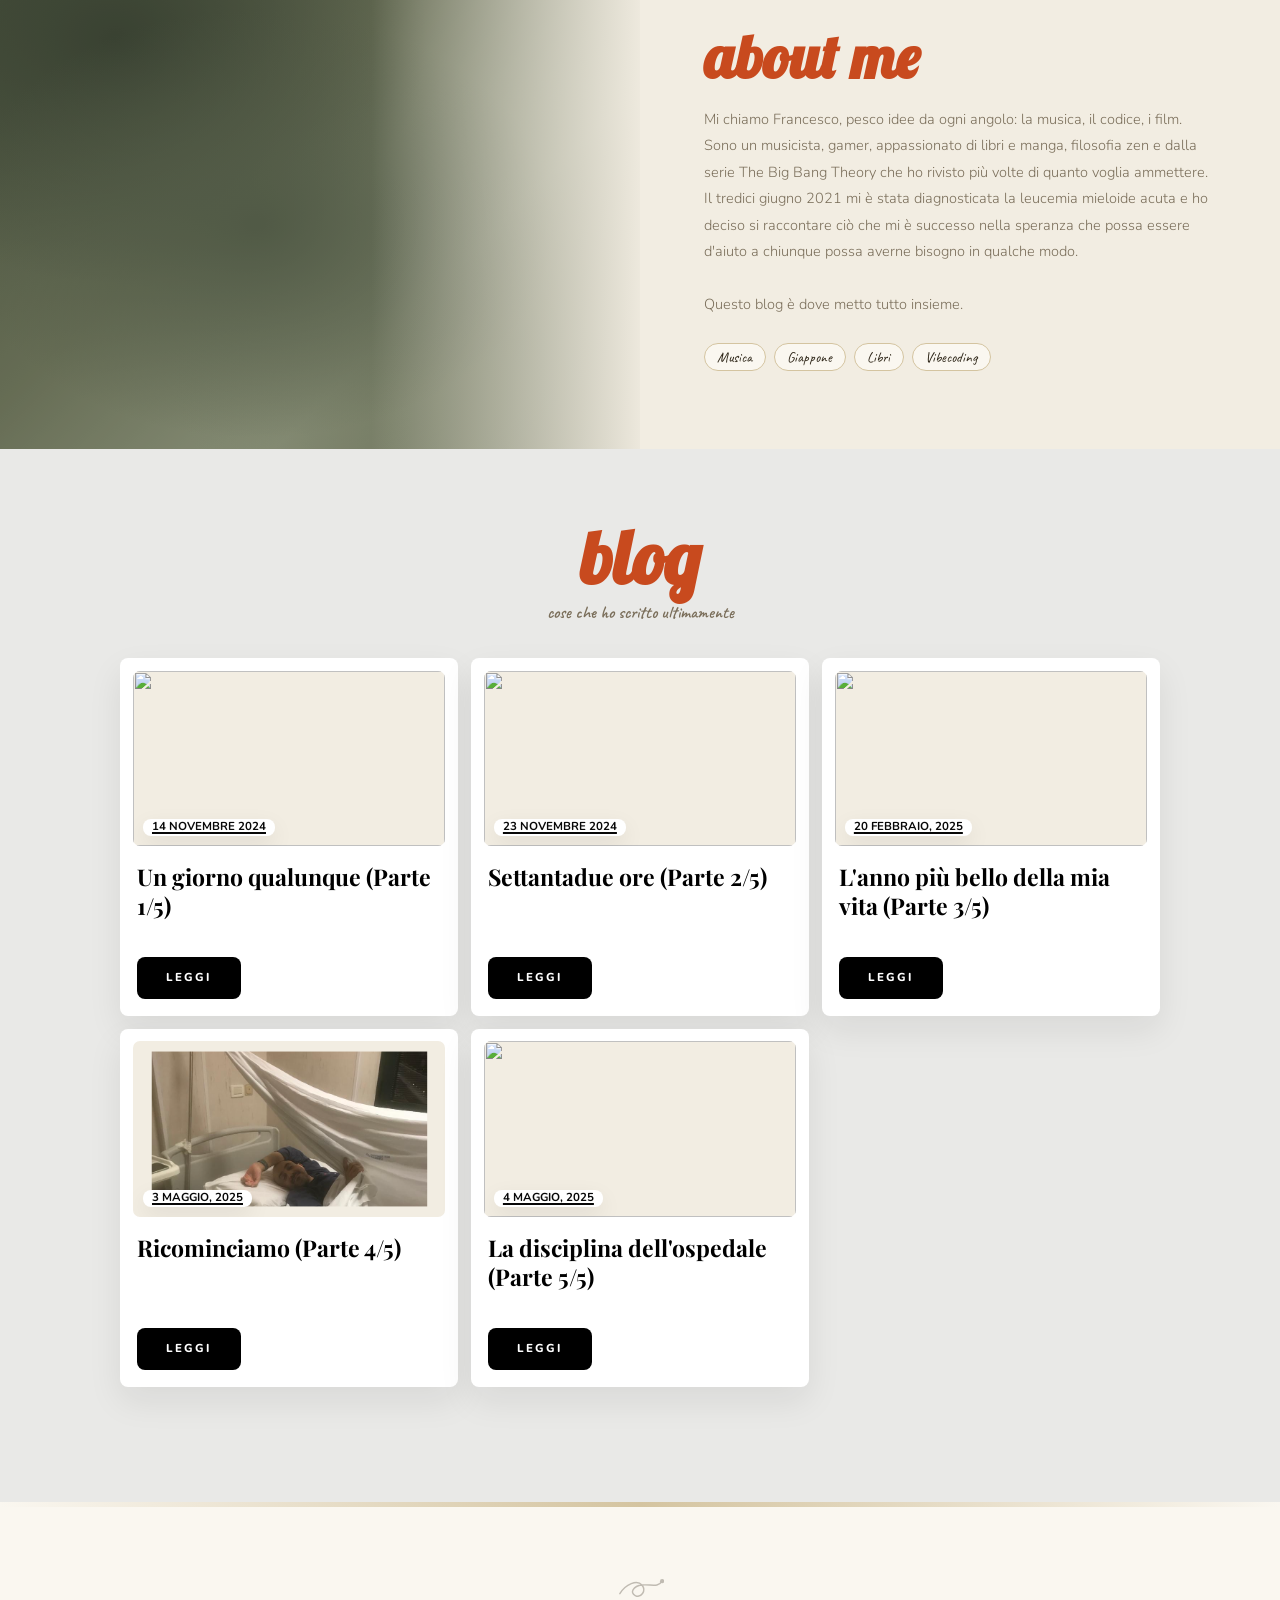
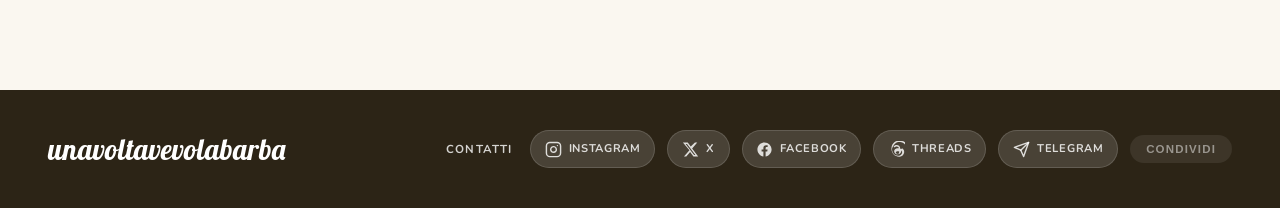
==== commit 81b9319b: "fix mobile" ====
--- a/index.html
+++ b/index.html
@@ -203,8 +203,8 @@
             <span class="post-cta">Leggi</span>
           </div>
         </a>
-
-      </div>
+      </div>
+      
       <div class="show-more-wrap">
         <button id="show-more-btn" class="show-more-btn" type="button">Mostra altro</button>
       </div>
--- a/style.css
+++ b/style.css
@@ -234,7 +234,7 @@
 
 /* TOPICS */
 #topics {
-  background: var(--warm);
+  background: #e9e9e7;
   padding: 4.5rem 3rem 5rem;
 }
 .topics-heading {
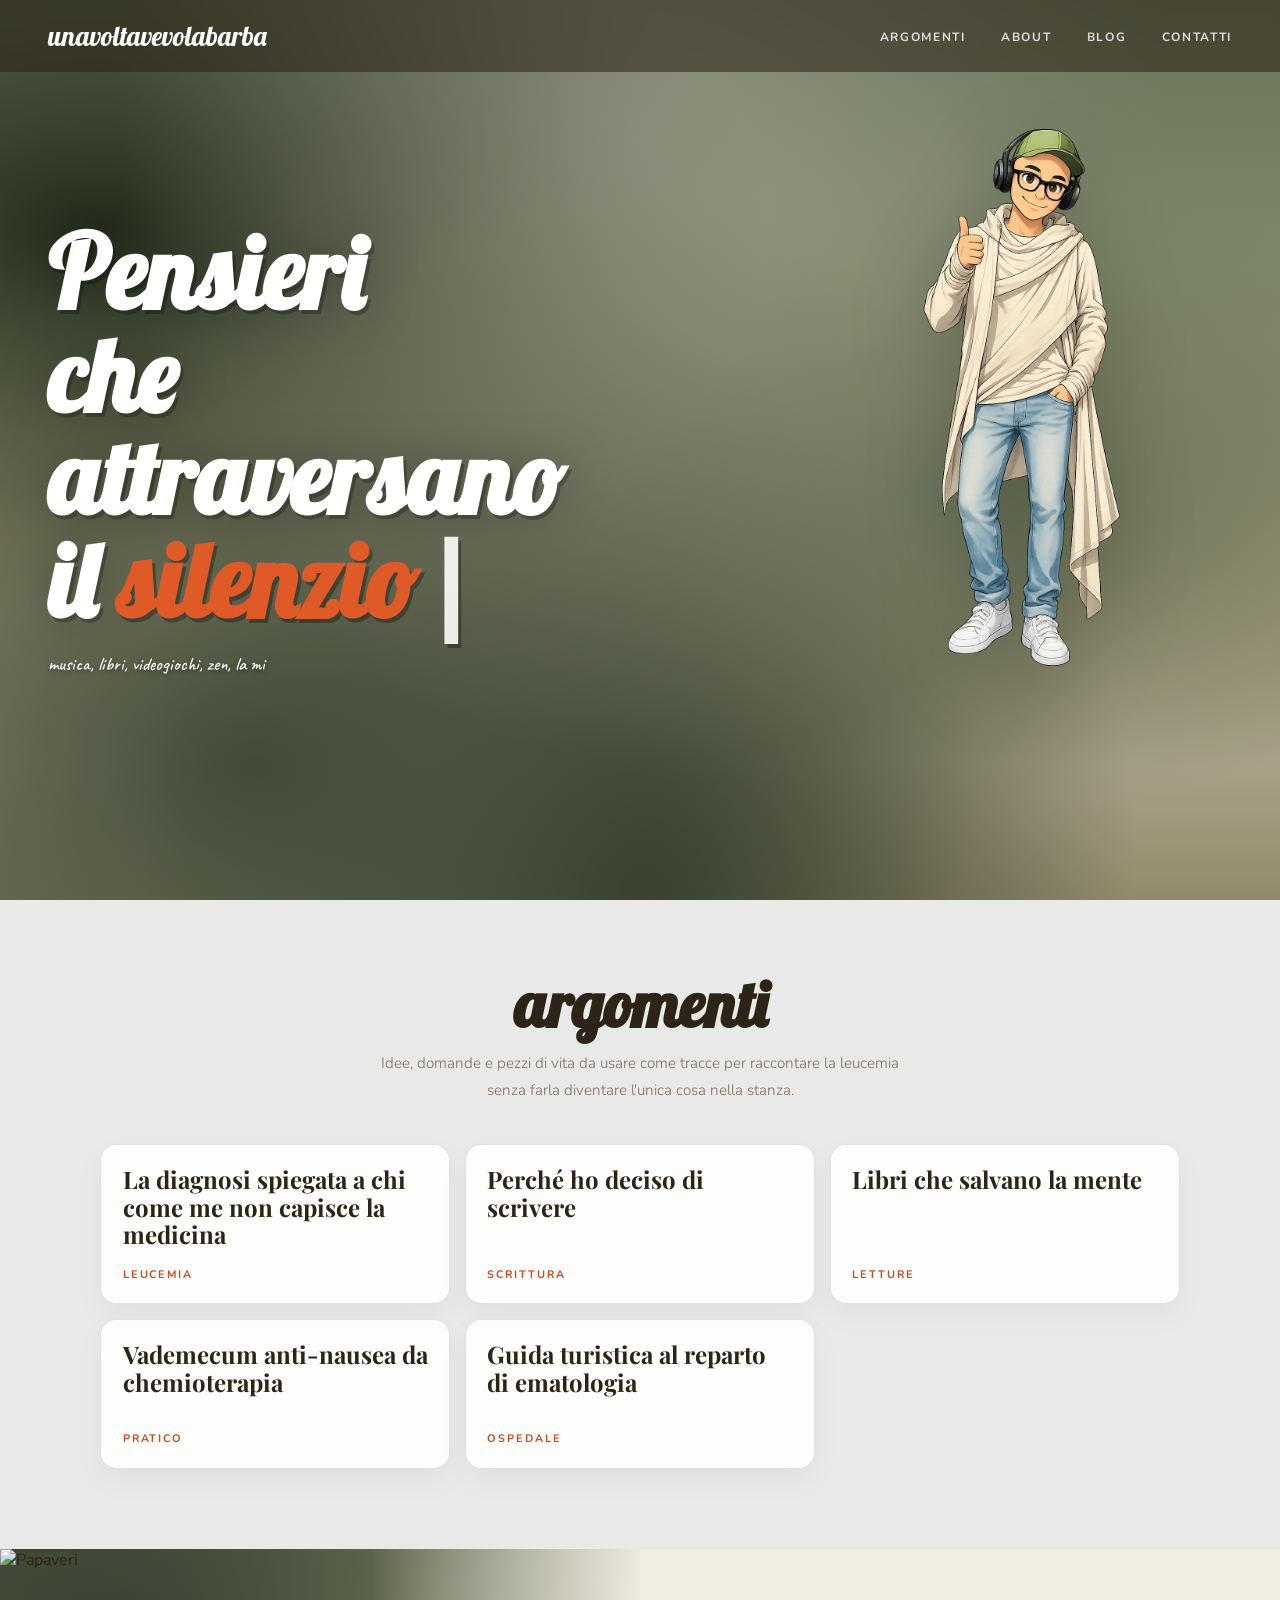
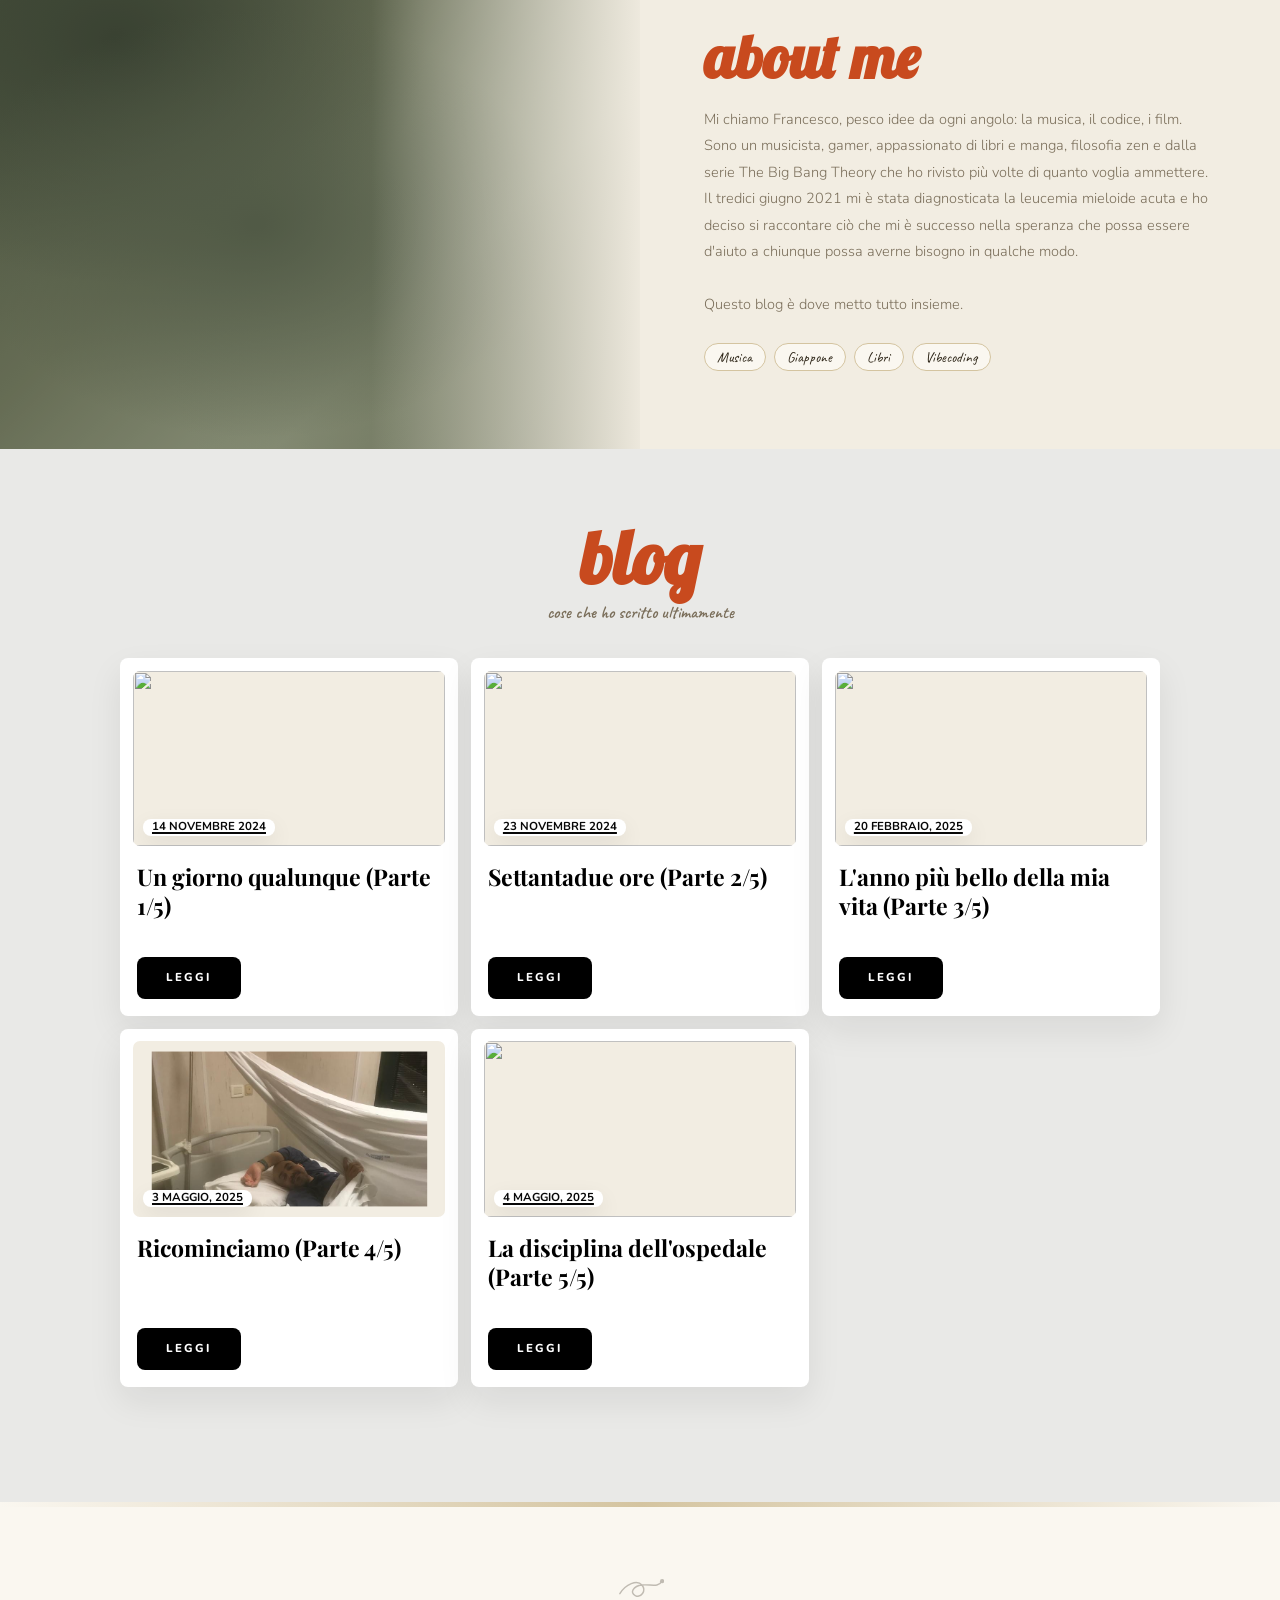
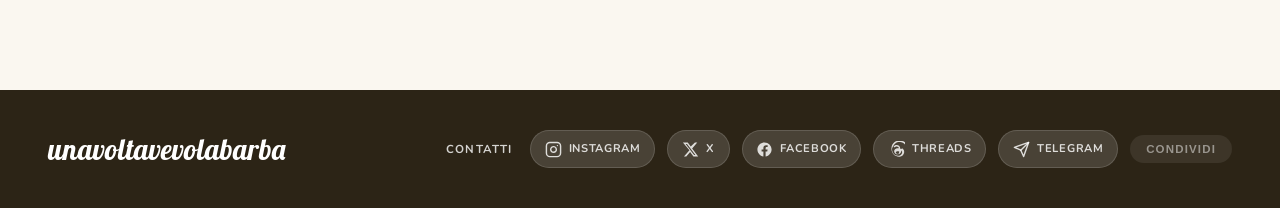
==== commit ca9aa9f2: "fix mobile" ====
--- a/index.html
+++ b/index.html
@@ -223,7 +223,6 @@
         <circle cx="48" cy="15" r="2.2" fill="#2c2416" />
       </svg>
     </section>
-
     <!-- FOOTER -->
     <footer id="contatti" class="max-[900px]:!flex-col max-[900px]:!gap-5 max-[900px]:!px-5 max-[900px]:!text-center">
       <a href="#" class="footer-logo max-[380px]:!text-[1.4rem]">unavoltavevolabarba</a>
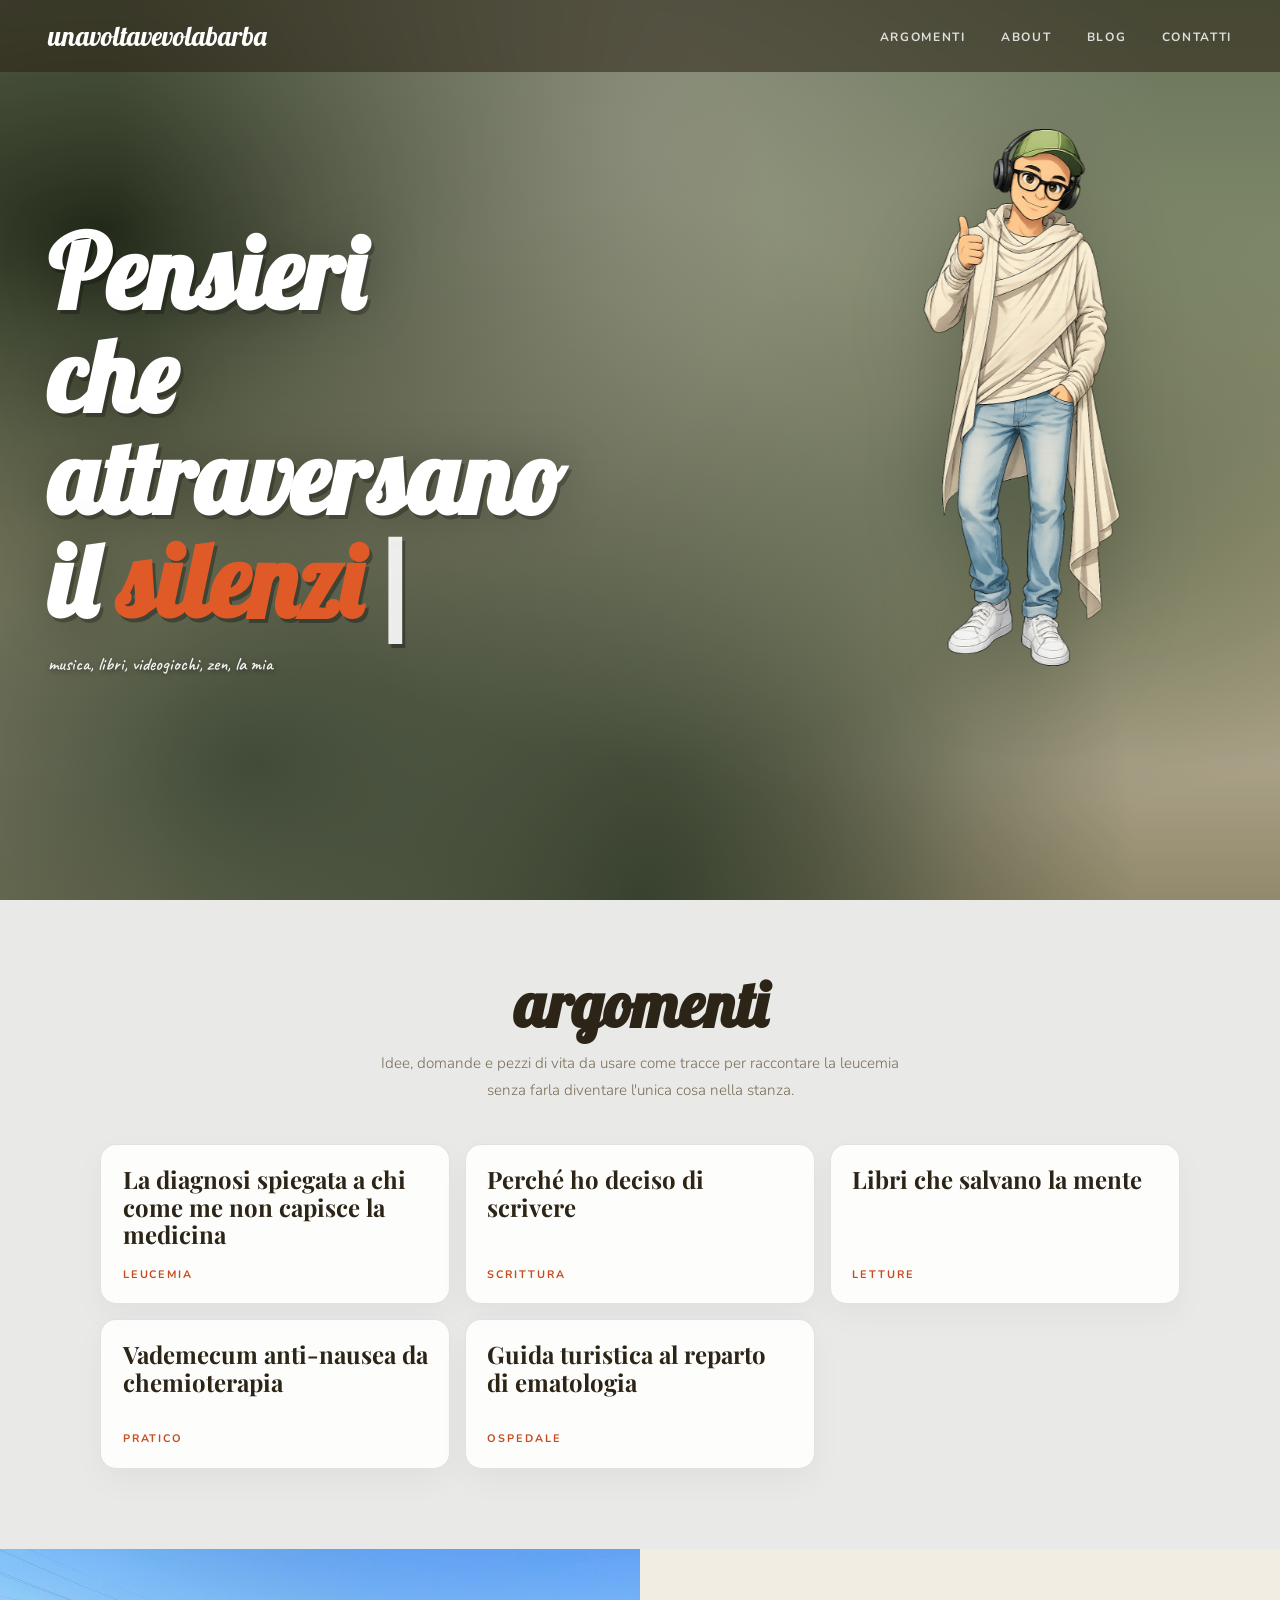
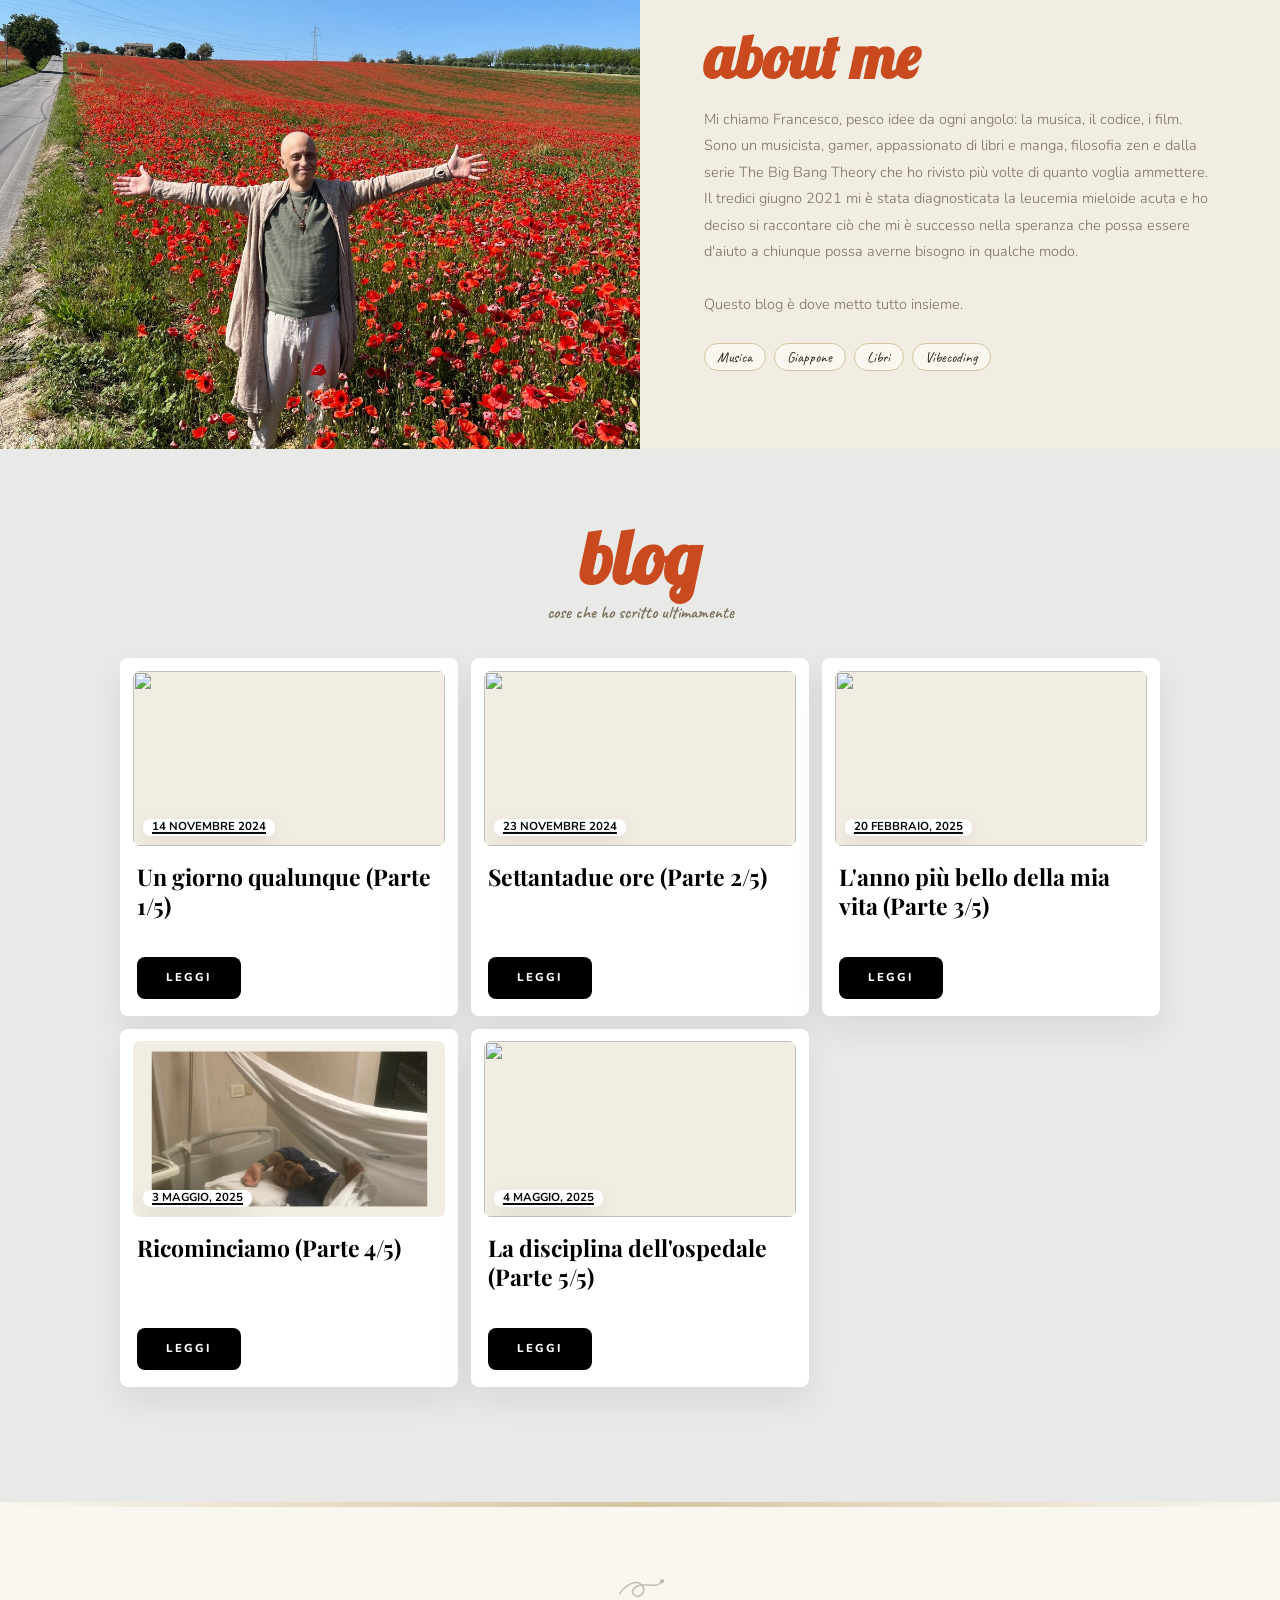
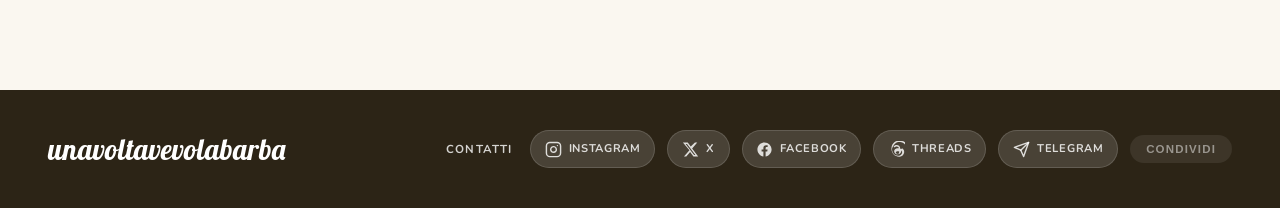
==== commit e17fef6c: "fix papaveri" ====
--- a/index.html
+++ b/index.html
@@ -4,8 +4,8 @@
     <meta charset="UTF-8" />
     <meta name="viewport" content="width=device-width, initial-scale=1.0" />
     <title>unavoltavevolabarba - il blog di Francesco</title>
-    <link rel="icon" type="image/png" href="papaveri.png?v=2" />
-    <link rel="shortcut icon" href="papaveri.png?v=2" />
+    <link rel="icon" type="image/png" href="papaveri-favicon.png?v=3" />
+    <link rel="shortcut icon" href="papaveri-favicon.png?v=3" />
     <link rel="preconnect" href="https://fonts.googleapis.com" />
     <link rel="preconnect" href="https://fonts.gstatic.com" crossorigin />
     <link
@@ -106,7 +106,7 @@
       <div class="about-photo max-[860px]:!min-h-[320px] max-[520px]:!min-h-[240px]">
         <div class="about-photo-bg"></div>
         <div class="about-photo-overlay"></div>
-        <img src="papaveri.png" alt="Papaveri" class="about-image" />
+        <img src="papaveri-about.jpg" alt="Papaveri" class="about-image" />
         <canvas id="papaveri-canvas" class="papaveri-canvas"></canvas>
       </div>
       <div class="about-content max-[860px]:!p-8 max-[520px]:!p-5">
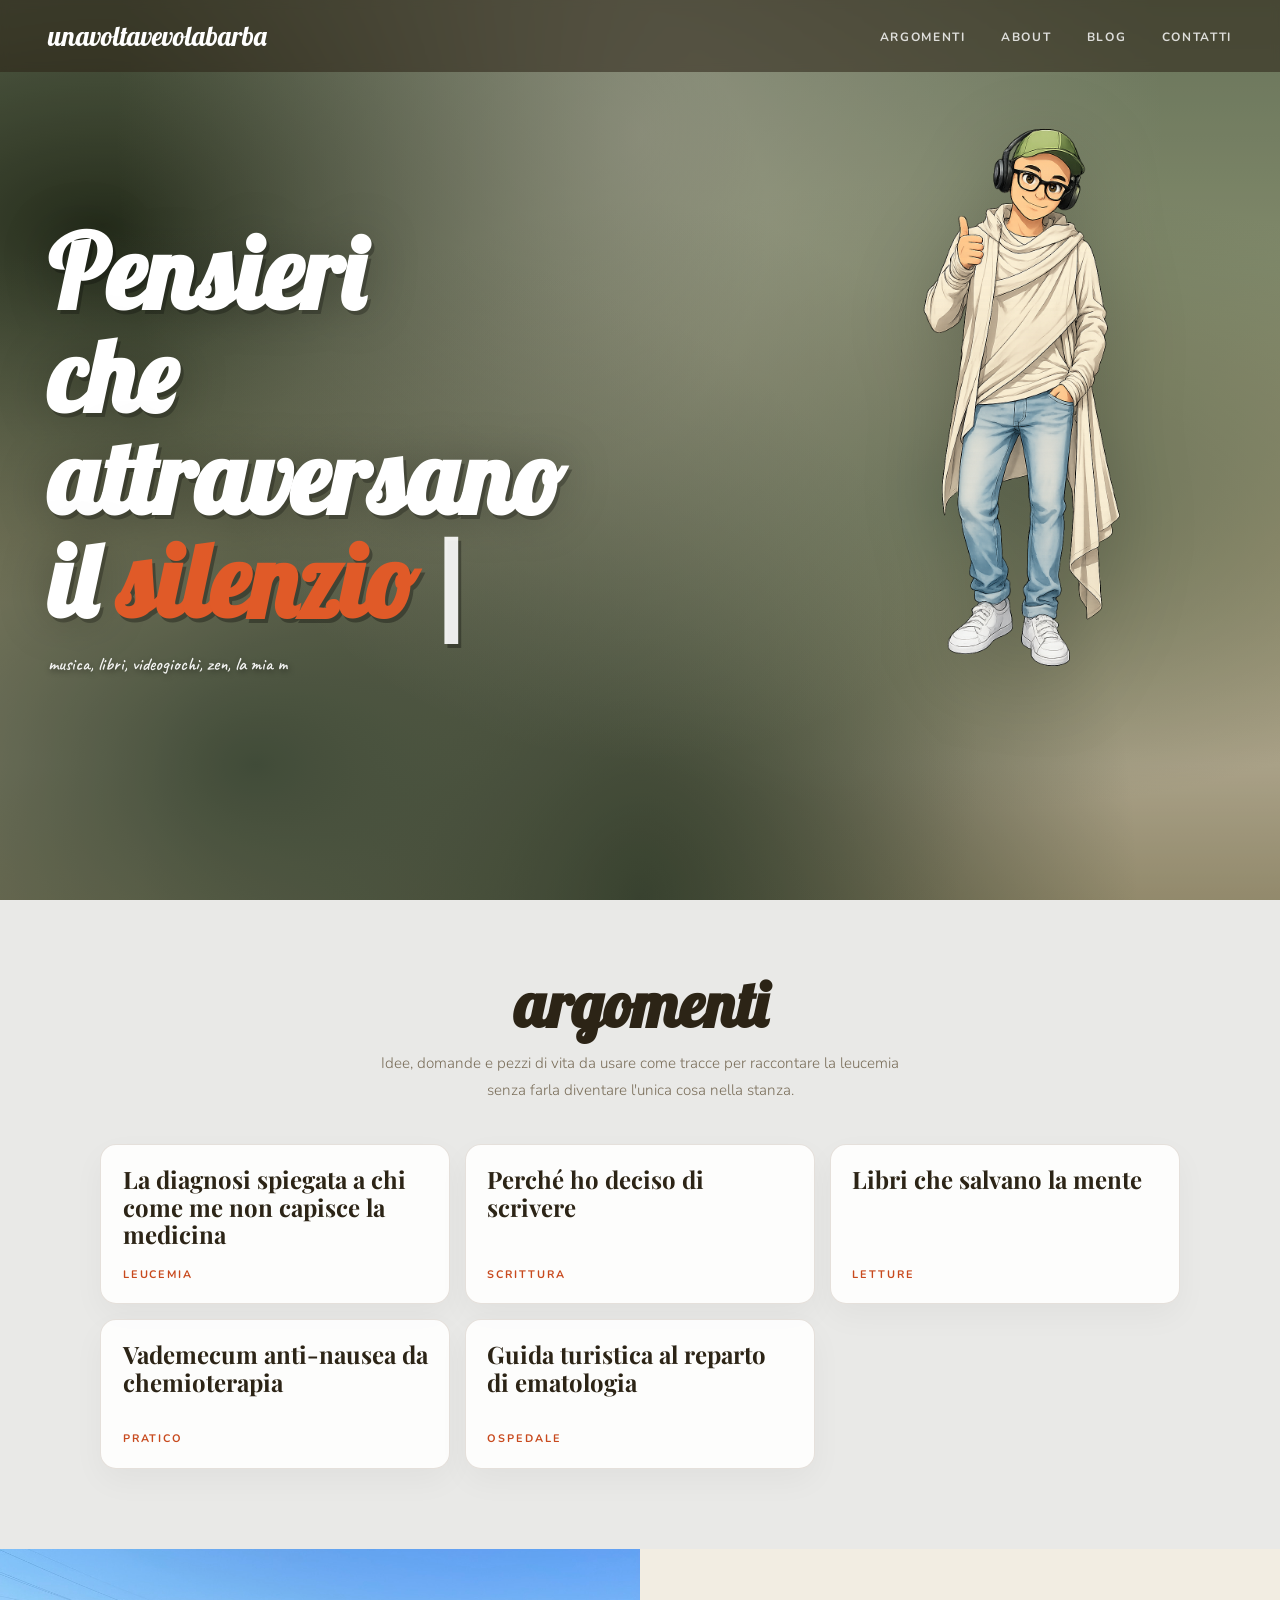
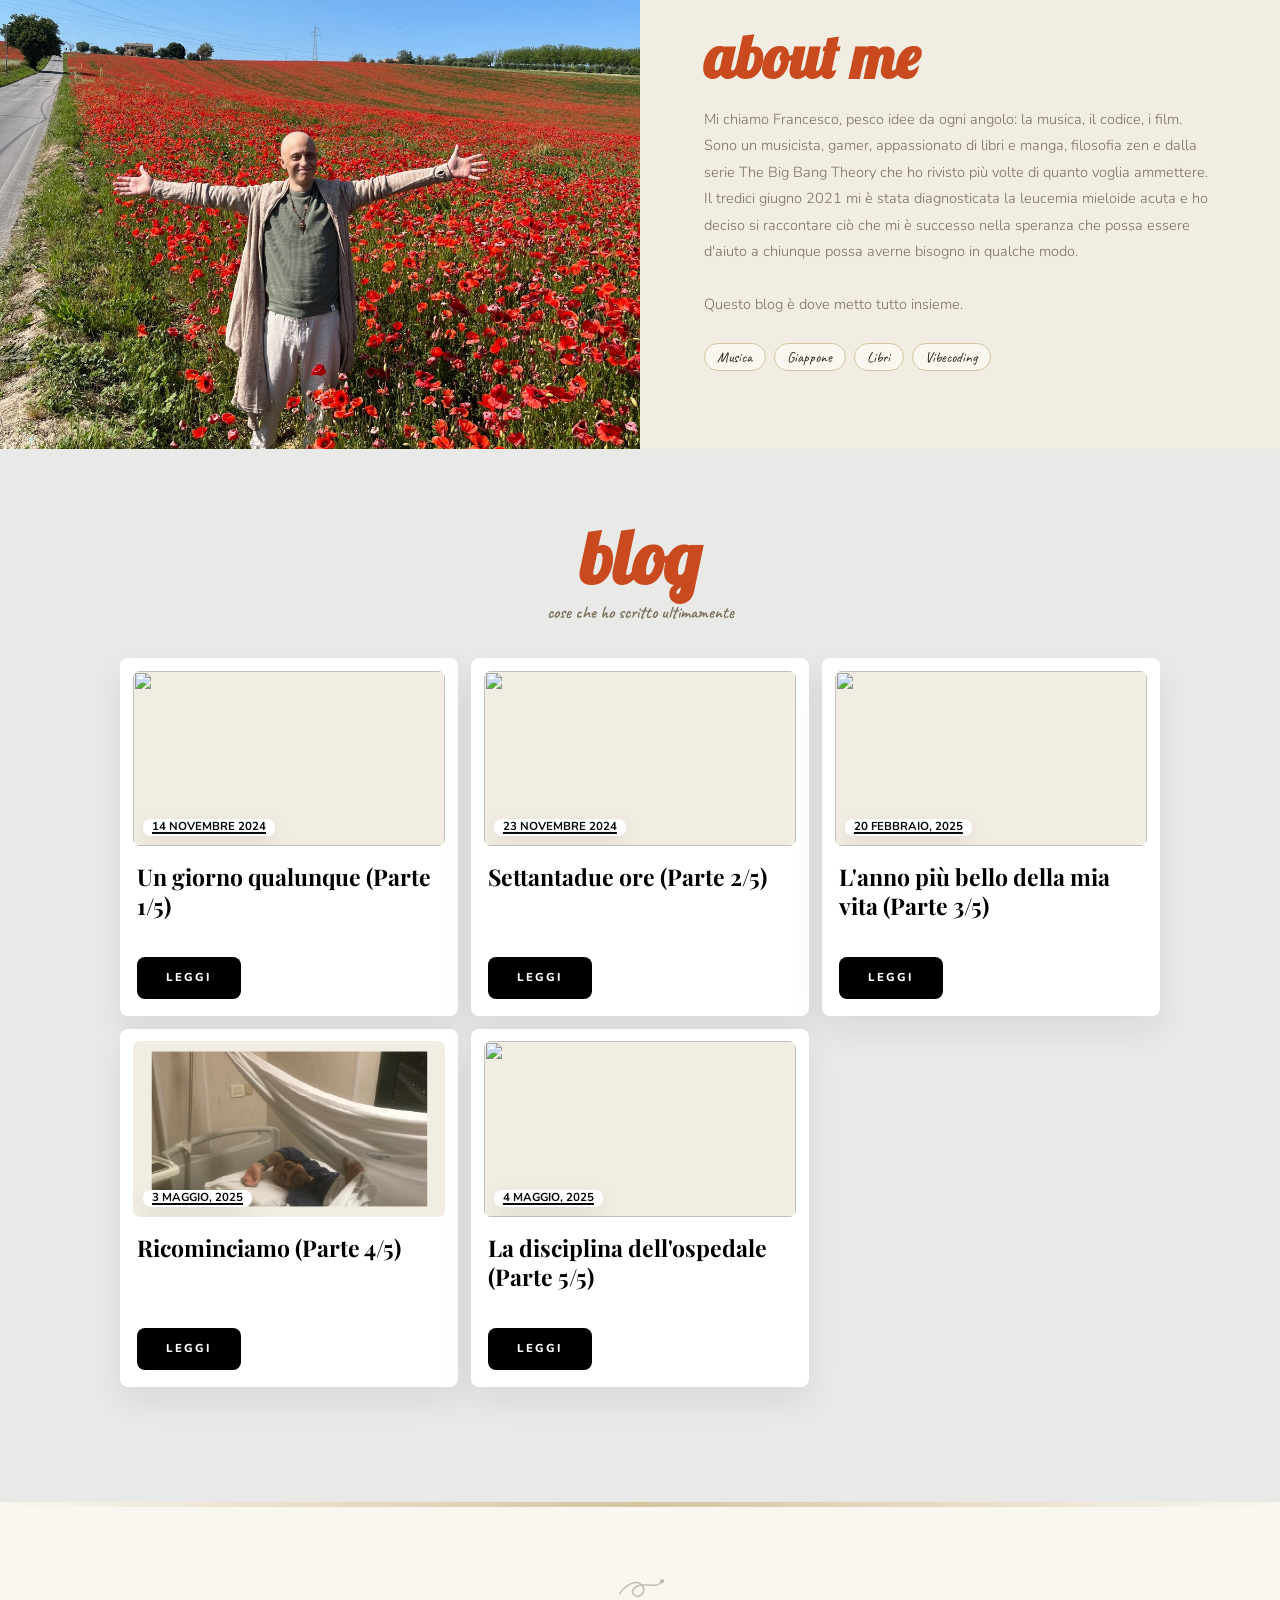
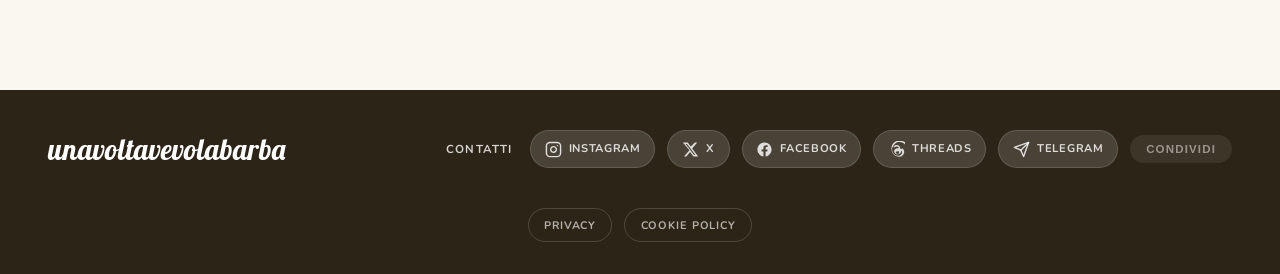
==== commit 9a5c2bbd: "privacy e cookie" ====
--- a/index.html
+++ b/index.html
@@ -265,6 +265,11 @@
       </div>
     </footer>
 
+    <section class="legal-section" aria-label="Link legali">
+      <a href="privacy-policy.html" class="legal-btn">Privacy</a>
+      <a href="cookie-policy.html" class="legal-btn">Cookie Policy</a>
+    </section>
+
     <script src="script.js"></script>
   </body>
 </html>
--- a/style.css
+++ b/style.css
@@ -755,6 +755,38 @@
   transform: translateY(-2px);
 }
 
+/* LEGAL LINKS */
+.legal-section {
+  display: flex;
+  justify-content: center;
+  gap: 0.75rem;
+  flex-wrap: wrap;
+  padding: 0 3rem 2rem;
+  background: var(--dark);
+}
+.legal-btn {
+  display: inline-flex;
+  align-items: center;
+  justify-content: center;
+  min-height: 34px;
+  padding: 0.45rem 0.95rem;
+  border-radius: 999px;
+  border: 1px solid rgba(255, 255, 255, 0.16);
+  color: rgba(255, 255, 255, 0.64);
+  text-decoration: none;
+  font-size: 0.68rem;
+  font-weight: 700;
+  letter-spacing: 0.08em;
+  text-transform: uppercase;
+  transition: background 0.2s, border-color 0.2s, color 0.2s, transform 0.2s;
+}
+.legal-btn:hover {
+  background: rgba(255, 255, 255, 0.12);
+  border-color: rgba(255, 255, 255, 0.28);
+  color: #fff;
+  transform: translateY(-2px);
+}
+
 /* REVEAL */
 .reveal {
   opacity: 0;
